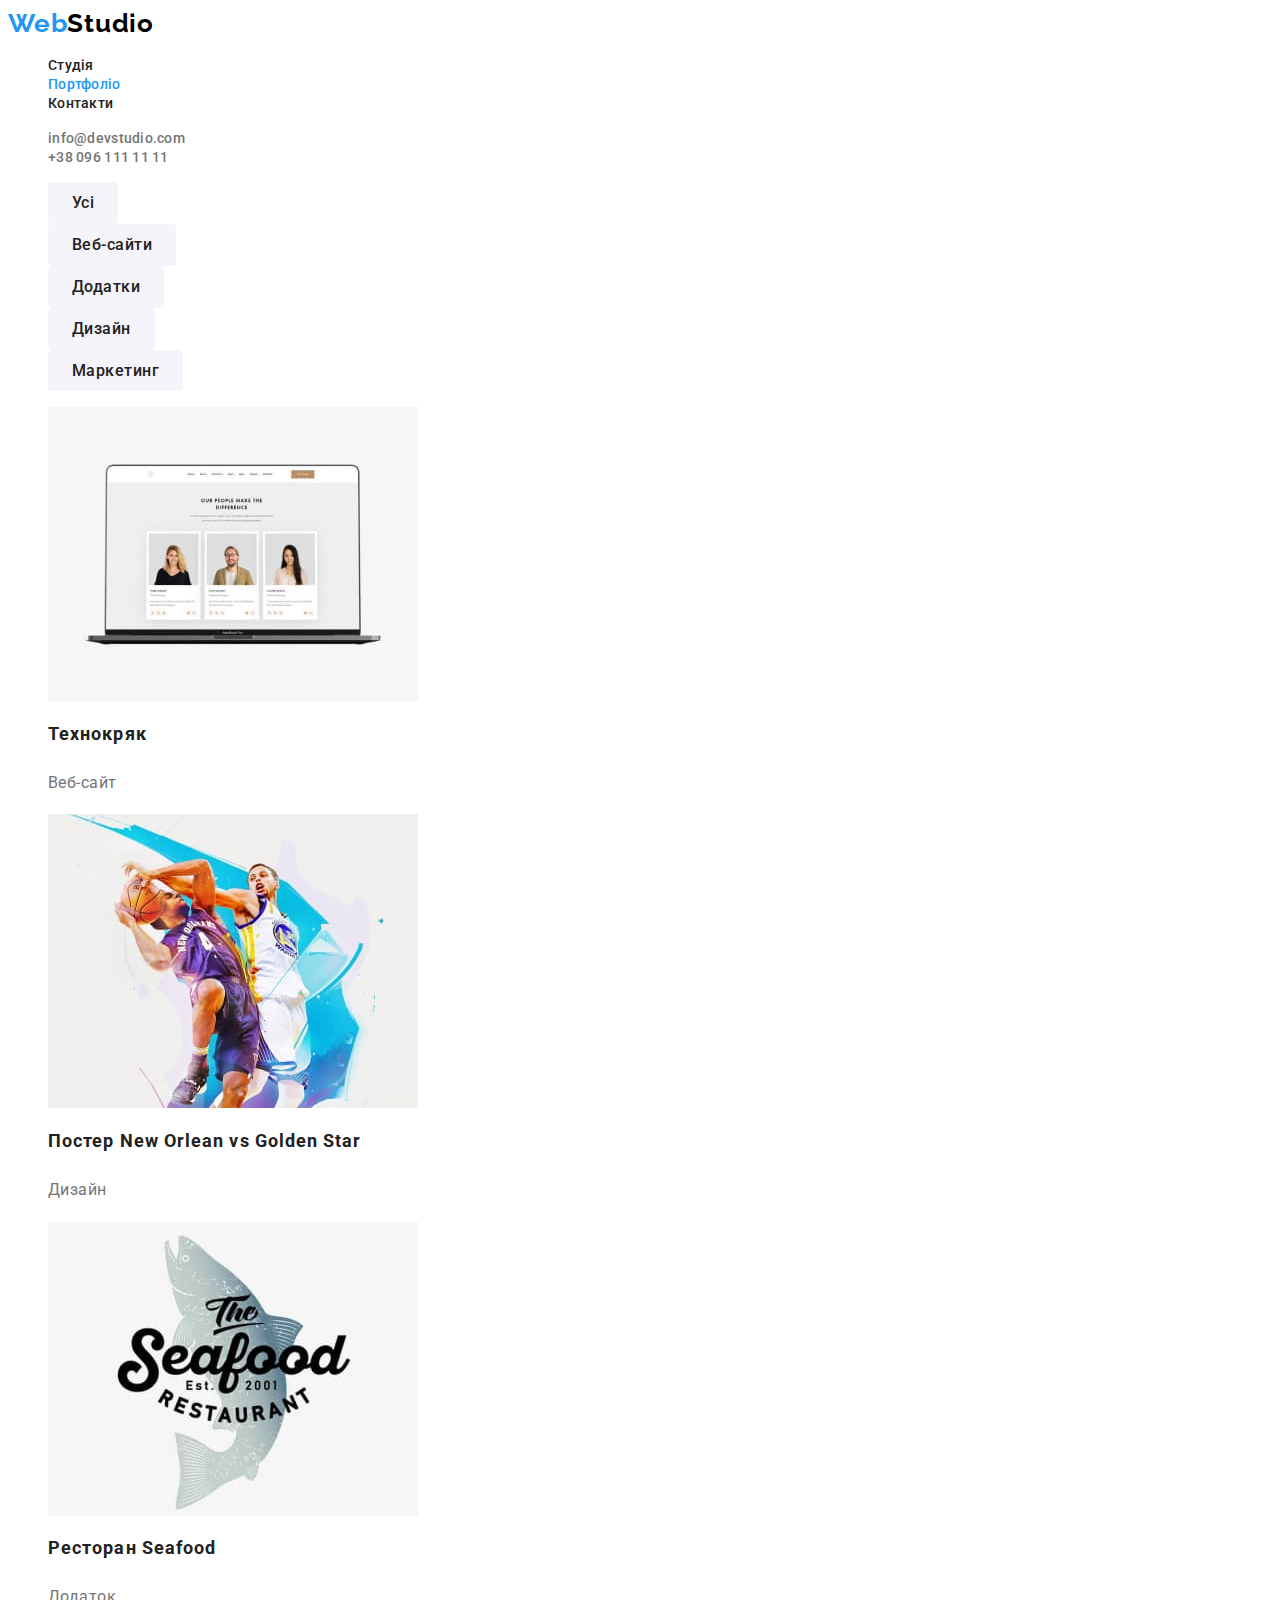
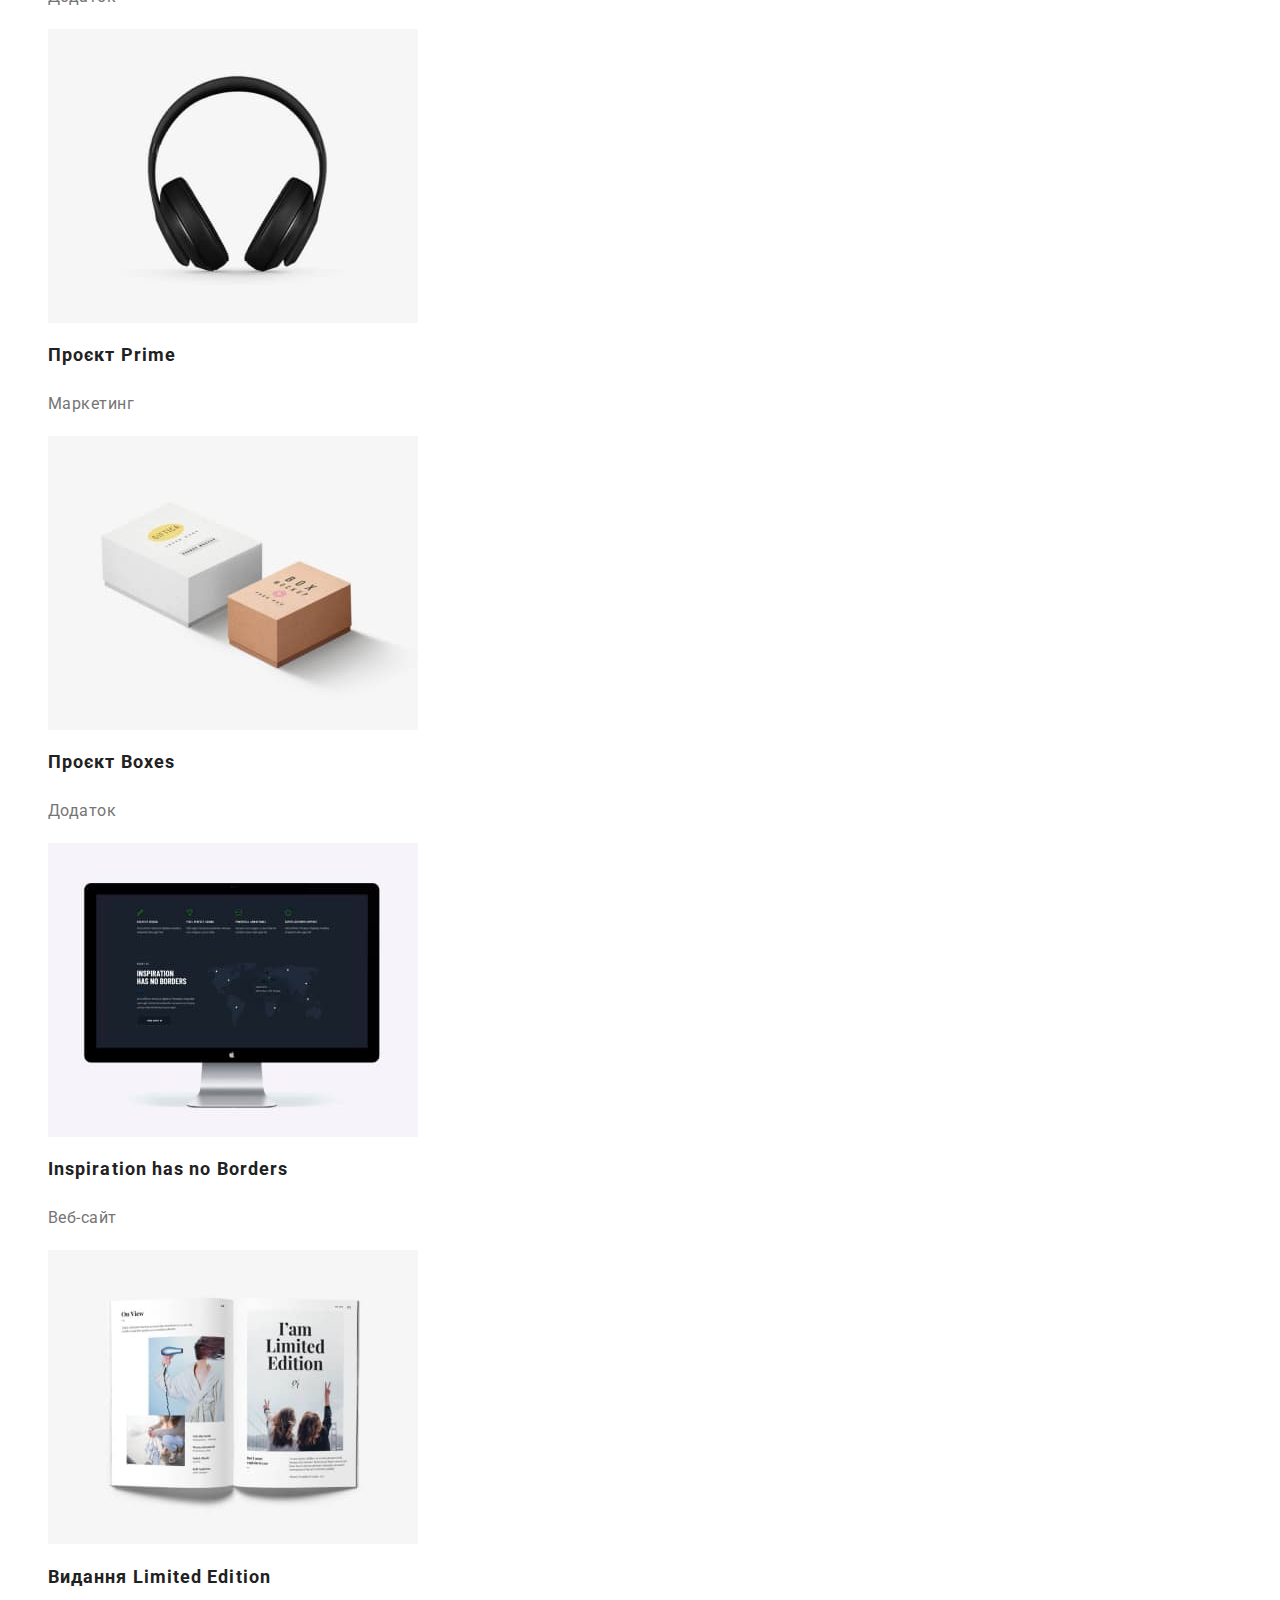
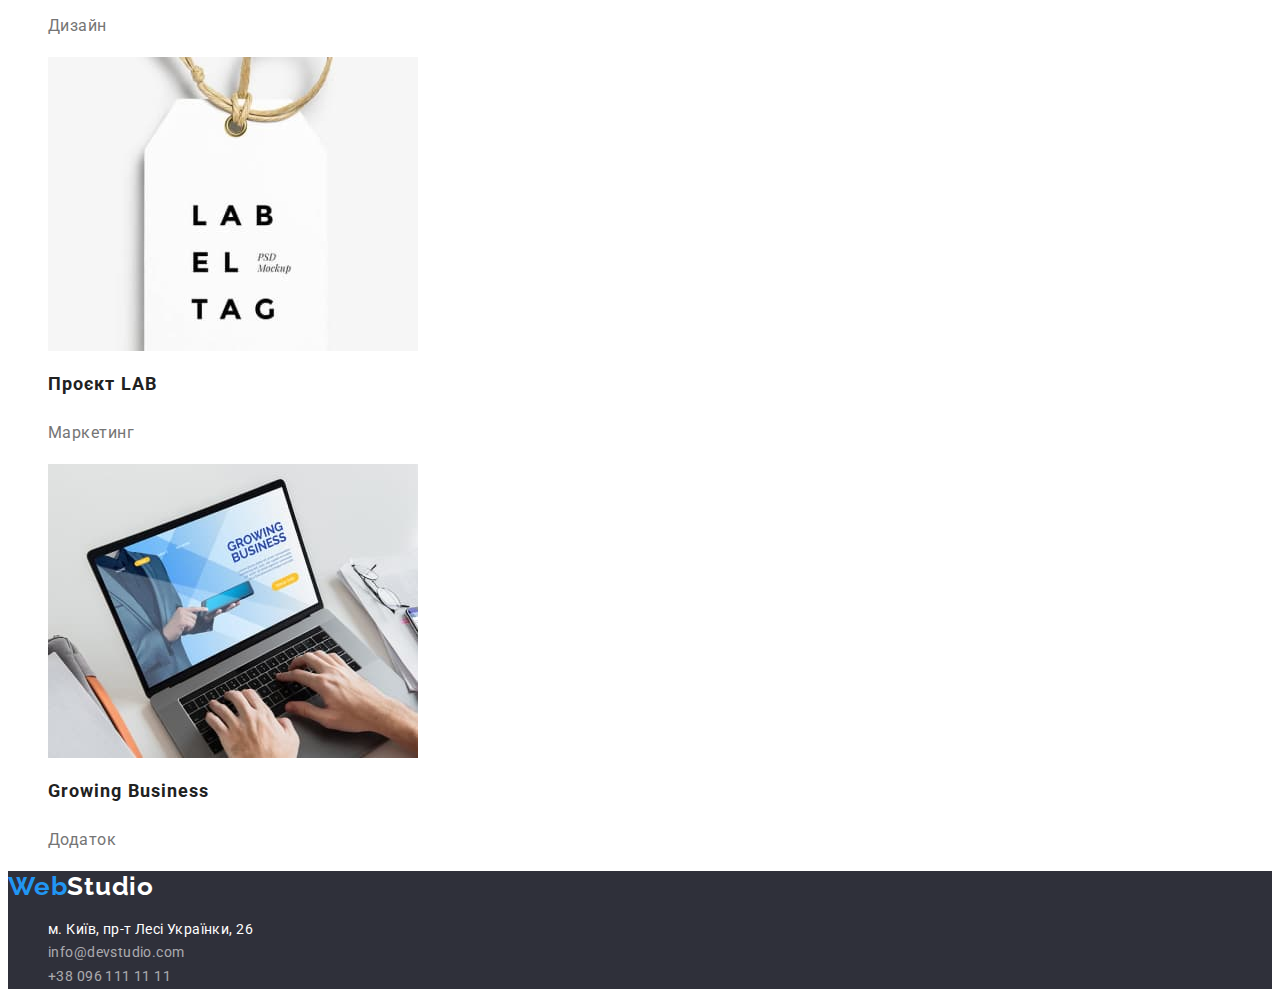
==== portfolio.html @ 2947c77c "Initial commit" ====
<!DOCTYPE html>
<html lang="uk">
  <head>
    <meta charset="UTF-8" />
    <meta http-equiv="X-UA-Compatible" content="IE=edge" />
    <meta name="viewport" content="width=device-width, initial-scale=1.0" />
    <title>Портфоліо</title>
    <!--    ///   подключение шрифтов   ///    -->
    <link rel="preconnect" href="https://fonts.googleapis.com" />
    <link rel="preconnect" href="https://fonts.gstatic.com" crossorigin />
    <link
      href="https://fonts.googleapis.com/css2?family=Raleway:wght@700&family=Roboto:wght@400;500;700;900&display=swap"
      rel="stylesheet"
    />
    <!-- ///   подключение файла стилей   /// -->
    <link rel="stylesheet" href="./css/styles.css" />
  </head>
  <body>
    <header class="header">
      <nav class="navigation">
        <a class="logo header-logo link" href="./index.html"
          ><span class="logo-span">Web</span>Studio</a
        >
        <ul class="menu list">
          <li class="menu-item">
            <a class="menu-link link link-hover" href="./index.html">Студія</a>
          </li>
          <li class="menu-item">
            <a class="menu-link link link-hover current" href="./portfolio.html">Портфоліо</a>
          </li>
          <li class="menu-item"><a class="menu-link link link-hover" href="">Контакти</a></li>
        </ul>
      </nav>
      <ul class="header-contact-list list">
        <li class="header-contact-item">
          <a
            class="mailto-link link link-hover header-contact-link"
            href="mailto:info@devstudio.com
"
            >info@devstudio.com
          </a>
        </li>
        <li>
          <a class="phone-number-link link link-hover header-contact-link" href="tel:+380961111111"
            >+38 096 111 11 11</a
          >
        </li>
      </ul>
    </header>
    <main>
      <section class="portfolio">
        <h1 class="visually-hidden">Портфоліо</h1>
        <ul class="portfolio-list-btn list">
          <li class="portfolio-item-btn">
            <button class="button portfolio-button button-activ" type="button">Усі</button>
          </li>
          <li class="portfolio-item-btn">
            <button class="button portfolio-button" type="button">Веб-сайти</button>
          </li>
          <li class="portfolio-item-btn">
            <button class="button portfolio-button" type="button">Додатки</button>
          </li>
          <li class="portfolio-item-btn">
            <button class="button portfolio-button" type="button">Дизайн</button>
          </li>
          <li class="portfolio-item-btn">
            <button class="button portfolio-button" type="button">Маркетинг</button>
          </li>
        </ul>

        <ul class="portfolio-list-clients list">
          <li class="portfolio-item-clients">
            <a class="portfolio-item-clients-link link" href="">
              <img
                class="portfolio-item-clients-img"
                src="./images/portfolio_tehnokriyk.jpg"
                alt="Відкритий ноутбук з сайтом на екрані"
                width="370"
                height="294"
              />
              <h2 class="portfolio-item-clients-title">Технокряк</h2>
              <p class="portfolio-item-clients-text">Веб-сайт</p>
            </a>
          </li>

          <li class="portfolio-item-clients">
            <a class="portfolio-item-clients-link link" href="">
              <img
                class="portfolio-item-clients-img"
                src="./images/portfolio_poster.jpg"
                alt="Елемент дизайнерської роботи з баскетболістами"
                width="370"
                height="294"
              />
              <h2 class="portfolio-item-clients-title">Постер New Orlean vs Golden Star</h2>
              <p class="portfolio-item-clients-text">Дизайн</p>
            </a>
          </li>

          <li class="portfolio-item-clients">
            <a class="portfolio-item-clients-link link" href="">
              <img
                class="portfolio-item-clients-img"
                src="./images/portfolio_seafood.jpg"
                alt="Логотип ресторану"
                width="370"
                height="294"
              />
              <h2 class="portfolio-item-clients-title">Ресторан Seafood</h2>
              <p class="portfolio-item-clients-text">Додаток</p>
            </a>
          </li>
          <li class="portfolio-item-clients">
            <a class="portfolio-item-clients-link link" href="">
              <img
                class="portfolio-item-clients-img"
                src="./images/portfolio_prime.jpg"
                alt="Чорні навушники на білому фоні"
                width="370"
                height="294"
              />
              <h2 class="portfolio-item-clients-title">Проєкт Prime</h2>
              <p class="portfolio-item-clients-text">Маркетинг</p>
            </a>
          </li>

          <li class="portfolio-item-clients">
            <a class="portfolio-item-clients-link link" href="">
              <img
                class="portfolio-item-clients-img"
                src="./images/portfolio_boxes.jpg"
                alt="Велика біла та маленька коробочка кирпичного кольору на білому фоні"
                width="370"
                height="294"
              />
              <h2 class="portfolio-item-clients-title">Проєкт Boxes</h2>
              <p class="portfolio-item-clients-text">Додаток</p>
            </a>
          </li>

          <li class="portfolio-item-clients">
            <a class="portfolio-item-clients-link link" href="">
              <img
                class="portfolio-item-clients-img"
                src="./images/portfolio_borders.jpg"
                alt="Темний монітор на білому фоні"
                width="370"
                height="294"
              />
              <h2 class="portfolio-item-clients-title">Inspiration has no Borders</h2>
              <p class="portfolio-item-clients-text">Веб-сайт</p>
            </a>
          </li>

          <li class="portfolio-item-clients">
            <a class="portfolio-item-clients-link link" href="">
              <img
                class="portfolio-item-clients-img"
                src="./images/portfolio_limited_edition.jpg"
                alt="Відкрита книга"
                width="370"
                height="294"
              />
              <h2 class="portfolio-item-clients-title">Видання Limited Edition</h2>
              <p class="portfolio-item-clients-text">Дизайн</p>
            </a>
          </li>

          <li class="portfolio-item-clients">
            <a class="portfolio-item-clients-link link" href="">
              <img
                class="portfolio-item-clients-img"
                src="./images/portfolio_lab.jpg"
                alt="Фірмовий знак проекту"
                width="370"
                height="294"
              />
              <h2 class="portfolio-item-clients-title">Проєкт LAB</h2>
              <p class="portfolio-item-clients-text">Маркетинг</p>
            </a>
          </li>
          <li class="portfolio-item-clients">
            <a class="portfolio-item-clients-link link" href="">
              <img
                class="portfolio-item-clients-img"
                src="./images/portfolio_growing_business.jpg"
                alt="Ноутбук на столі"
                width="370"
                height="294"
              />
              <h2 class="portfolio-item-clients-title">Growing Business</h2>
              <p class="portfolio-item-clients-text">Додаток</p>
            </a>
          </li>
        </ul>
      </section>
    </main>

    <footer class="footer">
      <a class="logo footer-logo link" href="./index.html"
        ><span class="logo-span">Web</span>Studio</a
      >

      <address class="address">
        <ul class="address-list list">
          <li class="address-item">
            <a
              class="address-link link-hover link"
              href="https://goo.gl/maps/Ke3SqtuffiF32a4DA"
              target="_blank"
              rel="noopener noreferrer nofollow"
              >м. Київ, пр-т Лесі Українки, 26</a
            >
          </li>
          <li class="address-list-item">
            <a class="mailto link link-hover footer-contact-link" href="mailto:info@devstudio.com"
              >info@devstudio.com
            </a>
          </li>
          <li class="address-list-item">
            <a class="phone-number link link-hover footer-contact-link" href="tel:+380961111111"
              >+38 096 111 11 11</a
            >
          </li>
        </ul>
      </address>
    </footer>
  </body>
</html>
---- css/styles.css ----
:root{
    /* палитра цветов */
    --primary-color: #212121;
    --secondary-color: #757575;
    --secondary-color-w: #FFFFFF;
    --logo-color:#000000;
    --additional-color: rgba(255, 255, 255, 0.6);
    --accent-color: #2196F3;
    --secondary-accent-color: #188CE8;

    /* фон */
    --primary-background-color: #ffffff;
    --secondary-background-color-lige: rgba(47, 48, 58, 0.4);
    --secondary-background-color-dark: #2F303A;
    --accent-background-color: #AFB1B8;
    --btn-background-color: #F5F4FA;
    /* текст */
    --primary-font-family: 'Roboto', sans-serif;
    --secondary-font-family: 'Raleway', sans-serif;
}
body {
    font-family: var(--primary-font-family);
    color: var(--primary-color);   
    background-color: var(--primary-background-color);
}

/* ///   сброс стилей   /// */

.link{
    text-decoration: none;
}
.list{
    list-style: none;
}
img{
    display: block;
}
.button {
    cursor: pointer;
}
/* //////////////////////////////////////////// */
/*    ///   скрываем заголовок   ///    */
.visually-hidden {
    position: absolute;
    white-space: nowrap;
    width: 1px;
    height: 1px;
    overflow: hidden;
    border: 0;
    padding: 0;
    clip: rect(0 0 0 0);
    clip-path: inset(50%);
    margin: -1px;
}
/* //////////////////////////////////////////// */
/* общие классы */
.transform {
    text-transform: uppercase;
}

.link-hover:hover,
.linc-hover:focus-within{
    color: var(--accent-color);
}
/* //////////////////////////////////////////// */
/*    ///   header   ///    */

/* logo */

.logo {
    font-family: 'Raleway', sans-serif;
    font-weight: 700;
    font-size: 26px;
    line-height: 1.19;
    letter-spacing: 0.03em;
    color: var(--logo-color);
}

.logo-span {
    color: var(--accent-color)
}

.footer-logo {
    color: var(--secondary-color-w);
}


/* nav */
.menu-link{
    font-weight: 500;
    font-size: 14px;
    line-height: 1.14;
    letter-spacing: 0.02em;
    color: var(--primary-color)  
}
/* header-contact */
.header-contact-link{
    color: var(--secondary-color);
    font-weight: 500;
    font-size: 14px;
    line-height: 1.14;
    letter-spacing: 0.02em;
}
/* //////////////////////////////////////////// */


/*    ///   hero   ///    */
.hero{
    background-color: var(--secondary-background-color-dark);
}
.hero-title{
    font-weight: 900;
    font-size: 44px;
    line-height: 1.36;    
    text-align: center;
    letter-spacing: 0.06em;    
    color: var(--secondary-color-w);


}
/* button */
.button {
    font-family: inherit;
    cursor: pointer;
    font-size: 16px;
}
.button-primary{    
    font-weight: 700;   
    line-height: 1.88;        
    letter-spacing: 0.06em;   
    color: var(--secondary-color-w);
    background: var(--accent-color);
    box-shadow: 0px 4px 4px rgba(0, 0, 0, 0.15);
    border-radius: 4px;
}
.portfolio-button{
    font-weight: 500;
    line-height: 1.62;
    letter-spacing: 0.03em;
    padding: 6px 22px;   
    border-radius: 4px;
    color: var(--primary-color);
    background-color: var(--btn-background-color);
    border-color: transparent;
}
/* =========== */
.button-activ:active {
    color: var(--accent-color);
}
.button-primary:hover,
.button-primary:focus{
    background: var(--secondary-accent-color);
   


}
.portfolio-button:hover,
.portfolio-button:focus{
    color: var(--secondary-color-w);
    background: var(--accent-color);
    box-shadow: 0px 3px 1px rgba(0, 0, 0, 0.1), 
                0px 1px 2px rgba(0, 0, 0, 0.08), 
                0px 2px 2px rgba(0, 0, 0, 0.12);
}


/* ///////////////////////////////////////////// */

/*    ///   advantage   ///    */
.advantage-title{    
    font-size: 14px;
    line-height: 1.14;
    letter-spacing: 0.03em;
}
.advantage-text{
    font-size: 14px;
    line-height: 1.71;        
    letter-spacing: 0.03em;    
    color: var(--secondary-color);
}
/* ///////////////////////////////////////////// */

/*    ///   work   /// */
.work-title{   
    font-size: 36px;
    line-height: 1.17;
    text-align: center;
    letter-spacing: 0.03em;
}
/* ///////////////////////////////////////////// */

/*    ///   team   ///    */
.team{
    background-color: var(--btn-background-color);
}
.team-item{
    background-color: var(--primary-background-color);
}
       
.team-title{    
    font-size: 36px;
    line-height: 1.17;
    text-align: center;
    letter-spacing: 0.03em;

}
.team-item-title{    
    font-weight: 500;
    font-size: 16px;
    line-height: 1.19;    
    text-align: center;
    letter-spacing: 0.03em;

}
.team-item-text{
    font-size: 16px;
    line-height: 1.19;
    text-align: center;
    letter-spacing: 0.03em;    
    color: var(--secondary-color);
}
/* ///////////////////////////////////////////// */
/*    ///   footer   ///    */
.footer{
    background-color: var(--secondary-background-color-dark);
}
.address{
    font-style: normal;
}
.address-link{   
    font-size: 14px;
    line-height: 1.71;
    letter-spacing: 0.03em;    
    color: var(--secondary-color-w);
}
.footer-contact-link {
    
    font-size: 14px;
    line-height: 1.71;
    letter-spacing: 0.03em;
    color: var(--additional-color);
}
.current {
    color: var(--accent-color);
}
/* ///////////////////////////////////////////// */
/*    ///   portfolio   ///    */
.portfolio-item-clients-title{
    color: var(--primary-color);
    font-size: 18px;
    line-height: 2;        
    letter-spacing: 0.06em;
}
.portfolio-item-clients-text{
    line-height: 1.88;
    letter-spacing: 0.03em;
    color: var(--secondary-color);
}




/* ///////////////////////////////////////////// */
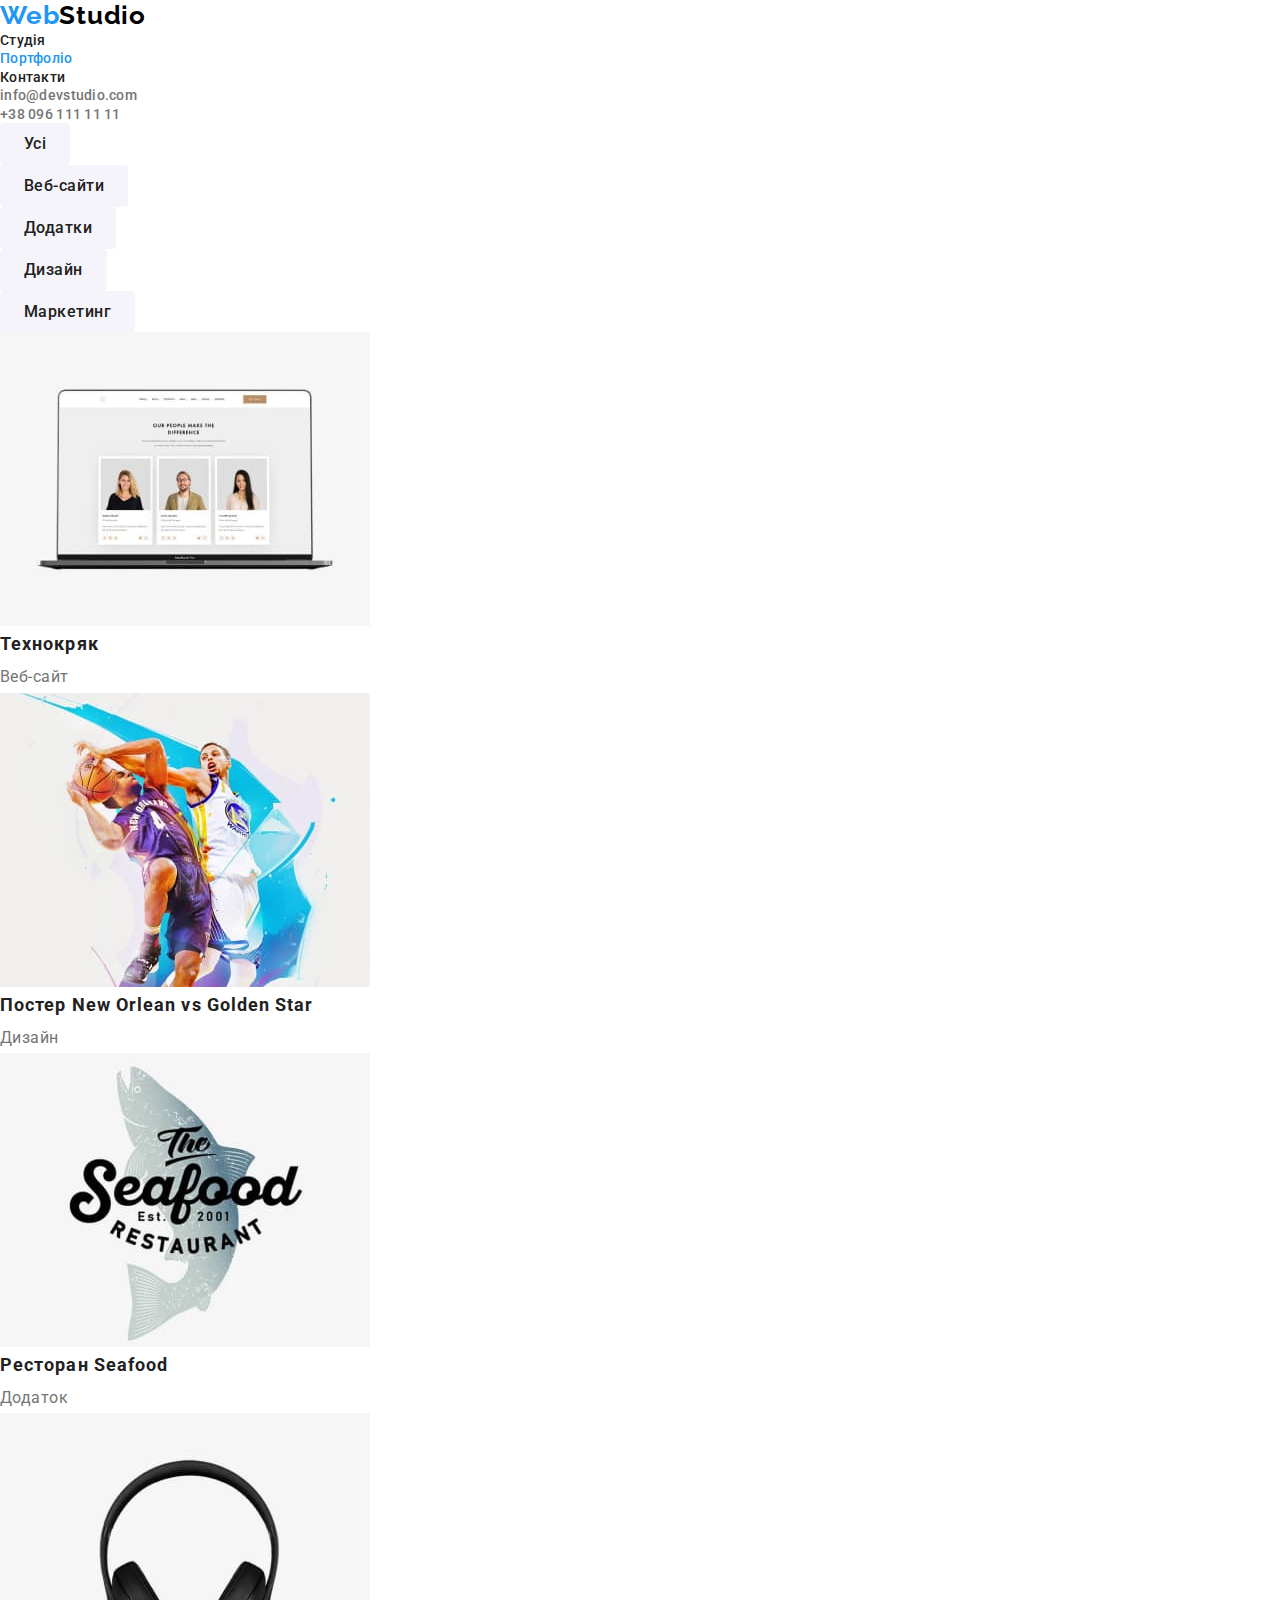
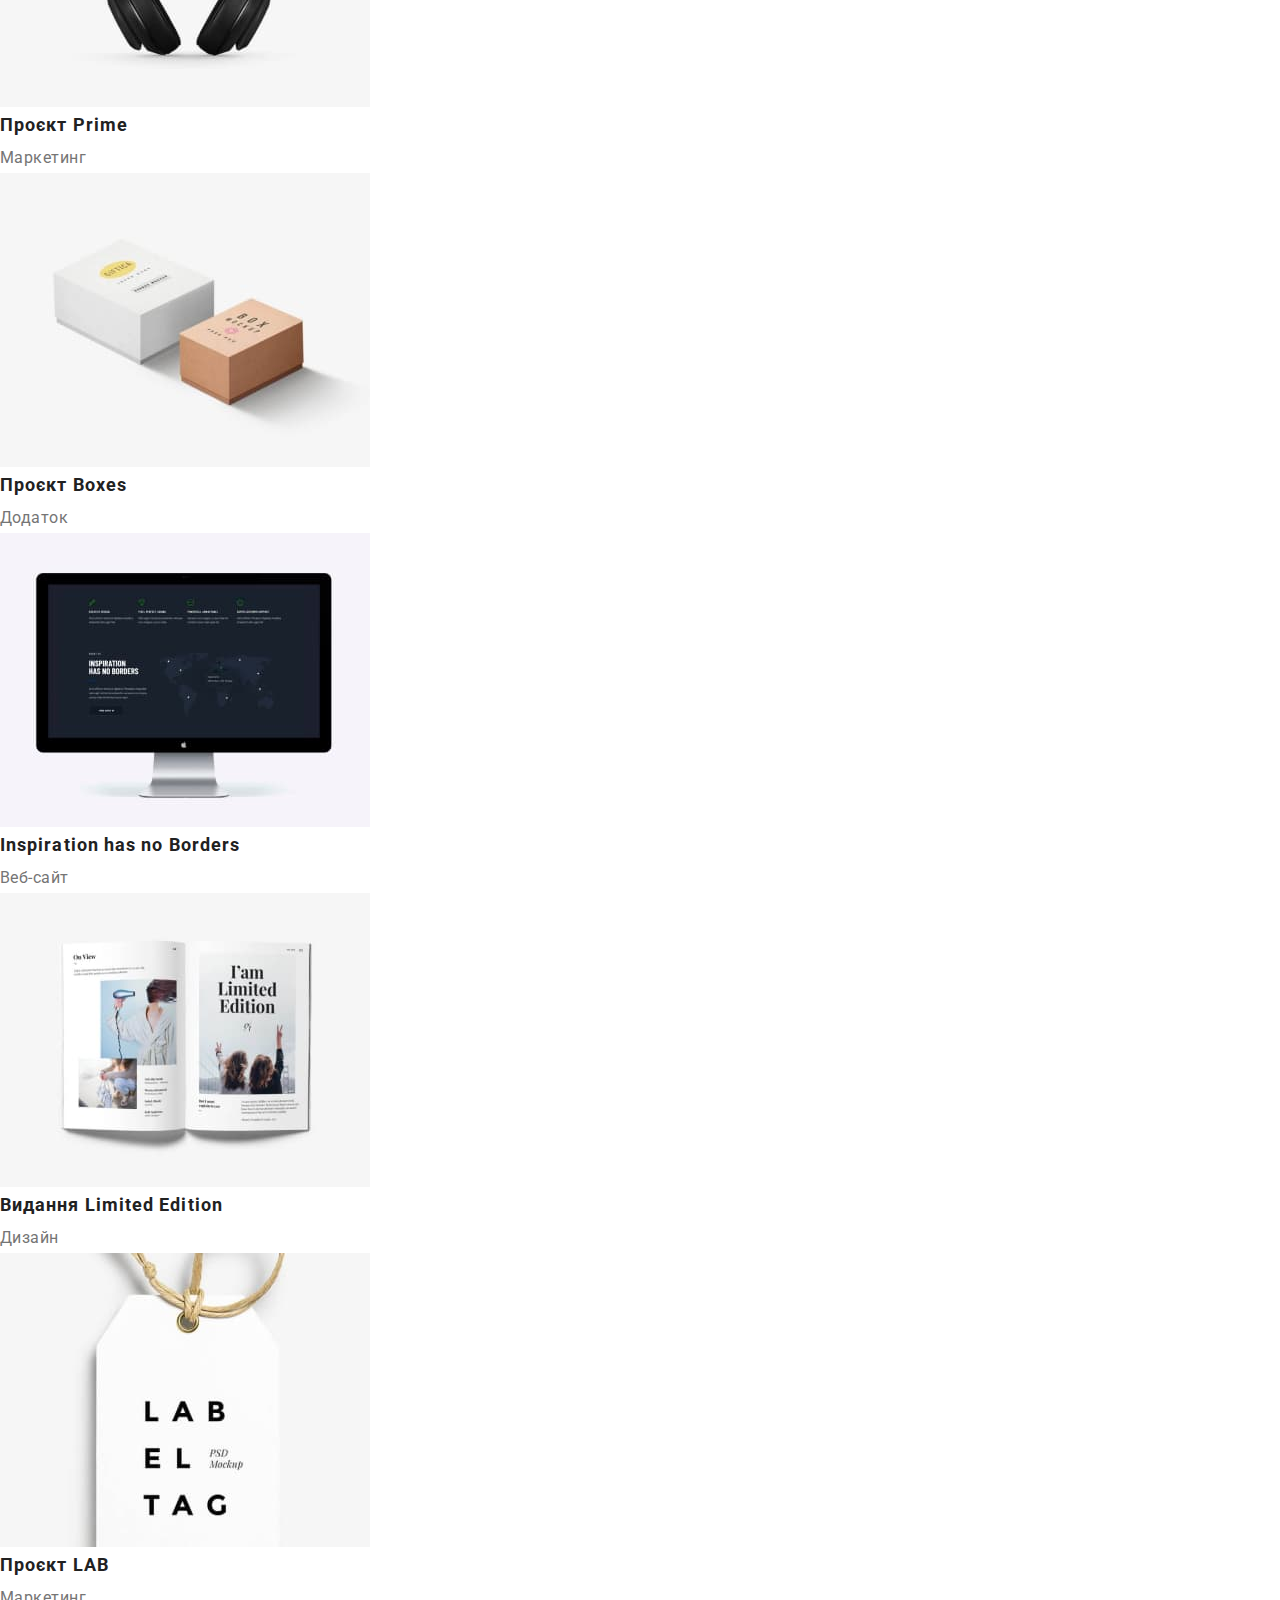
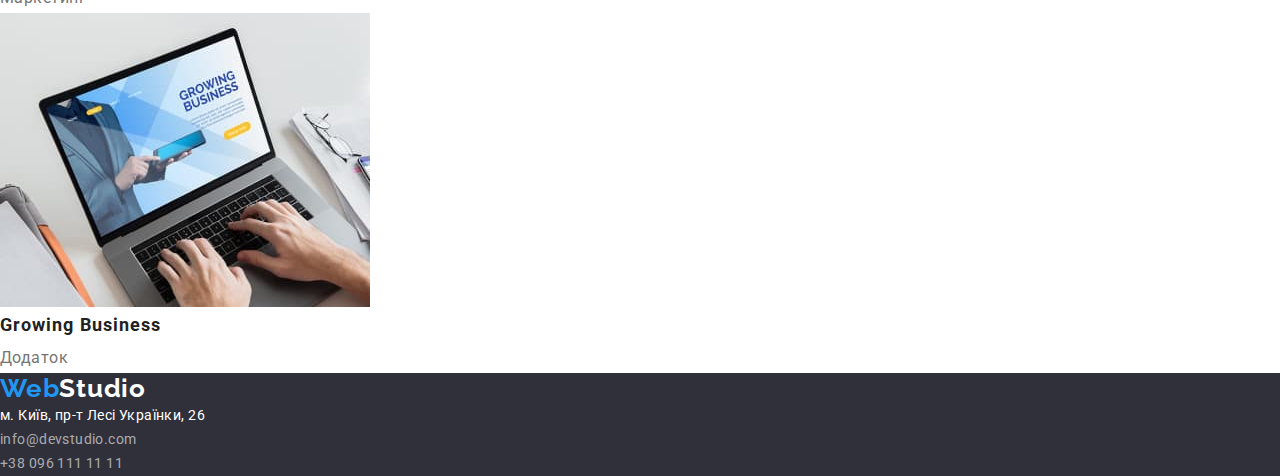
==== commit b1f1957f: "Добавляет нормалайз и сброс стилей" ====
--- a/portfolio.html
+++ b/portfolio.html
@@ -11,6 +11,11 @@
     <link
       href="https://fonts.googleapis.com/css2?family=Raleway:wght@700&family=Roboto:wght@400;500;700;900&display=swap"
       rel="stylesheet"
+    />
+    <!-- modern-normalize -->
+    <link
+      rel="stylesheet"
+      href="https://cdn.jsdelivr.net/npm/modern-normalize@1.1.0/modern-normalize.min.css"
     />
     <!-- ///   подключение файла стилей   /// -->
     <link rel="stylesheet" href="./css/styles.css" />
--- a/css/styles.css
+++ b/css/styles.css
@@ -25,6 +25,20 @@
 }
 
 /* ///   сброс стилей   /// */
+h1,
+h2,
+h3,
+p{
+    margin-top: 0;
+    margin-bottom: 0;
+    padding-left: 0;
+}
+ol,
+ul{
+    margin-top: 0;
+    margin-bottom: 0;
+    padding-left: 0;
+}
 
 .link{
     text-decoration: none;
@@ -37,6 +51,9 @@
 }
 .button {
     cursor: pointer;
+}
+address{
+    font-style: normal;
 }
 /* //////////////////////////////////////////// */
 /*    ///   скрываем заголовок   ///    */
@@ -104,6 +121,8 @@
 /* //////////////////////////////////////////// */
 
 
+
+
 /*    ///   hero   ///    */
 .hero{
     background-color: var(--secondary-background-color-dark);
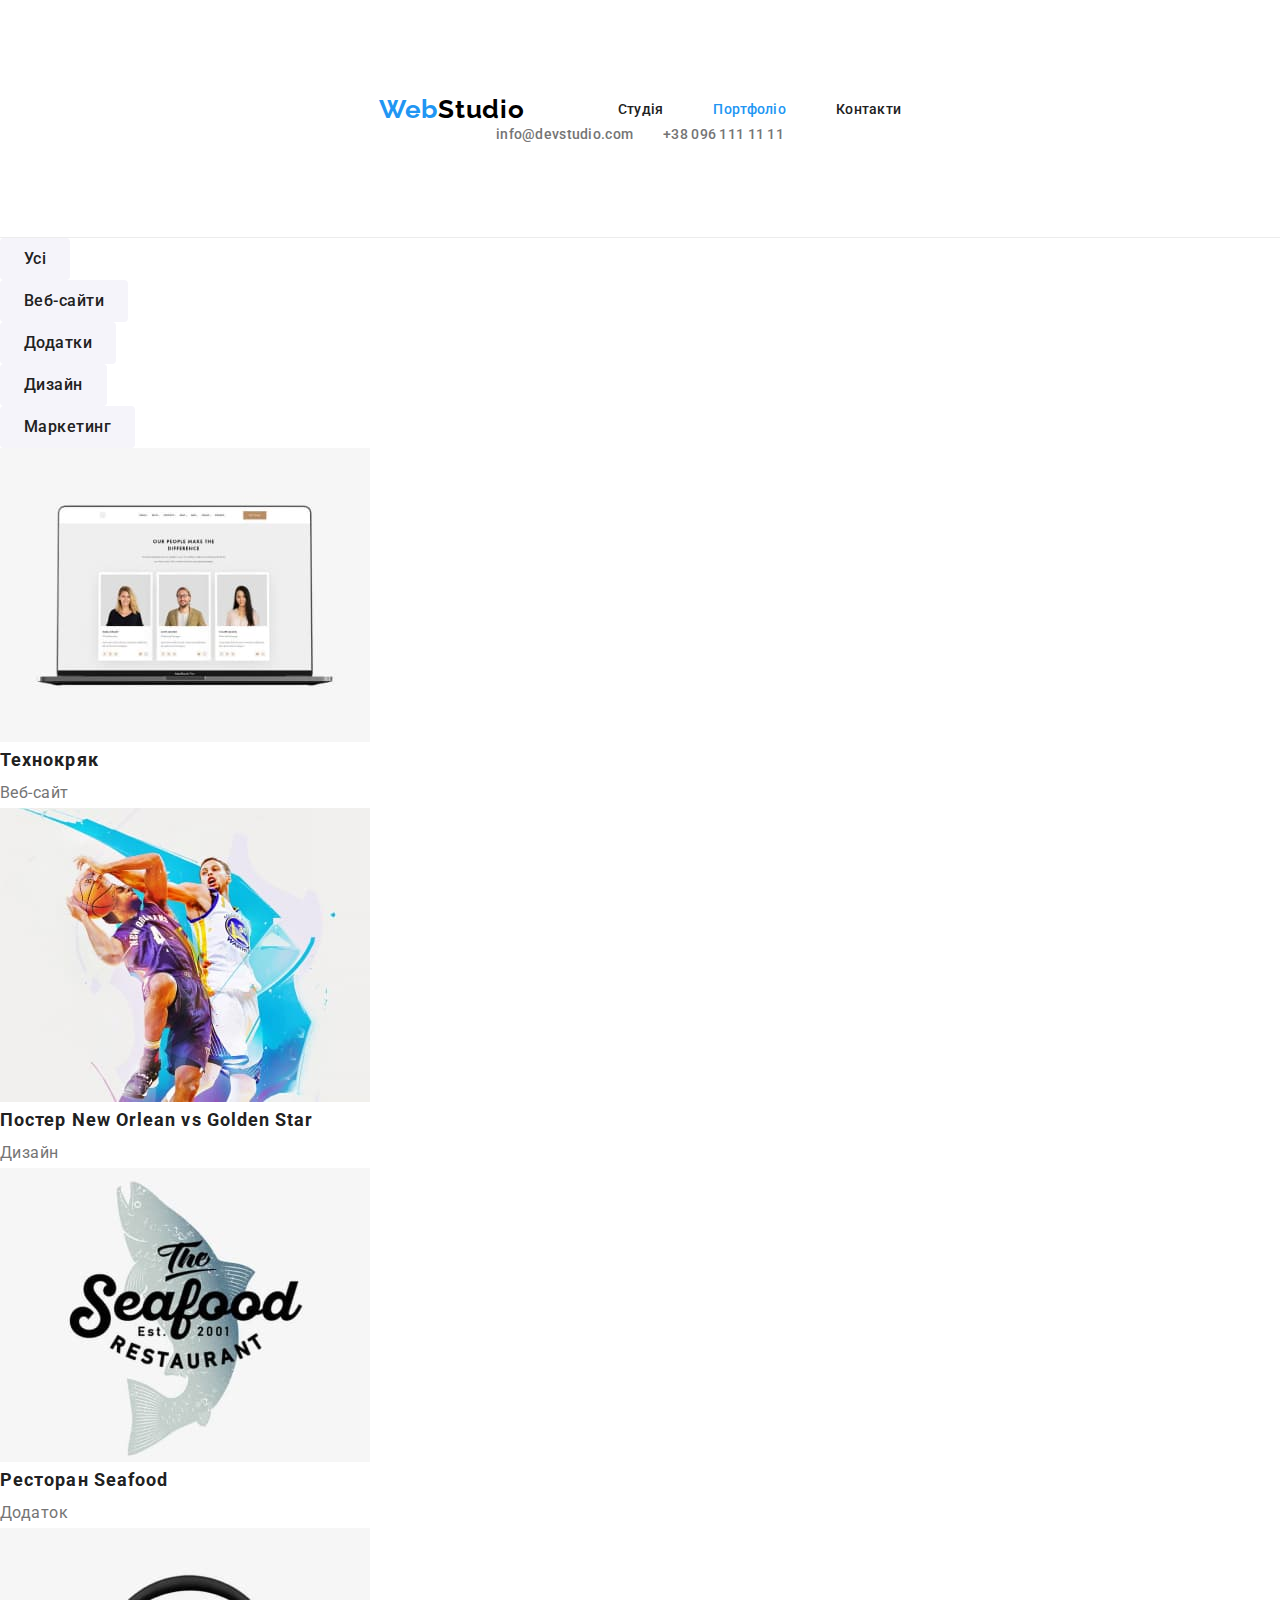
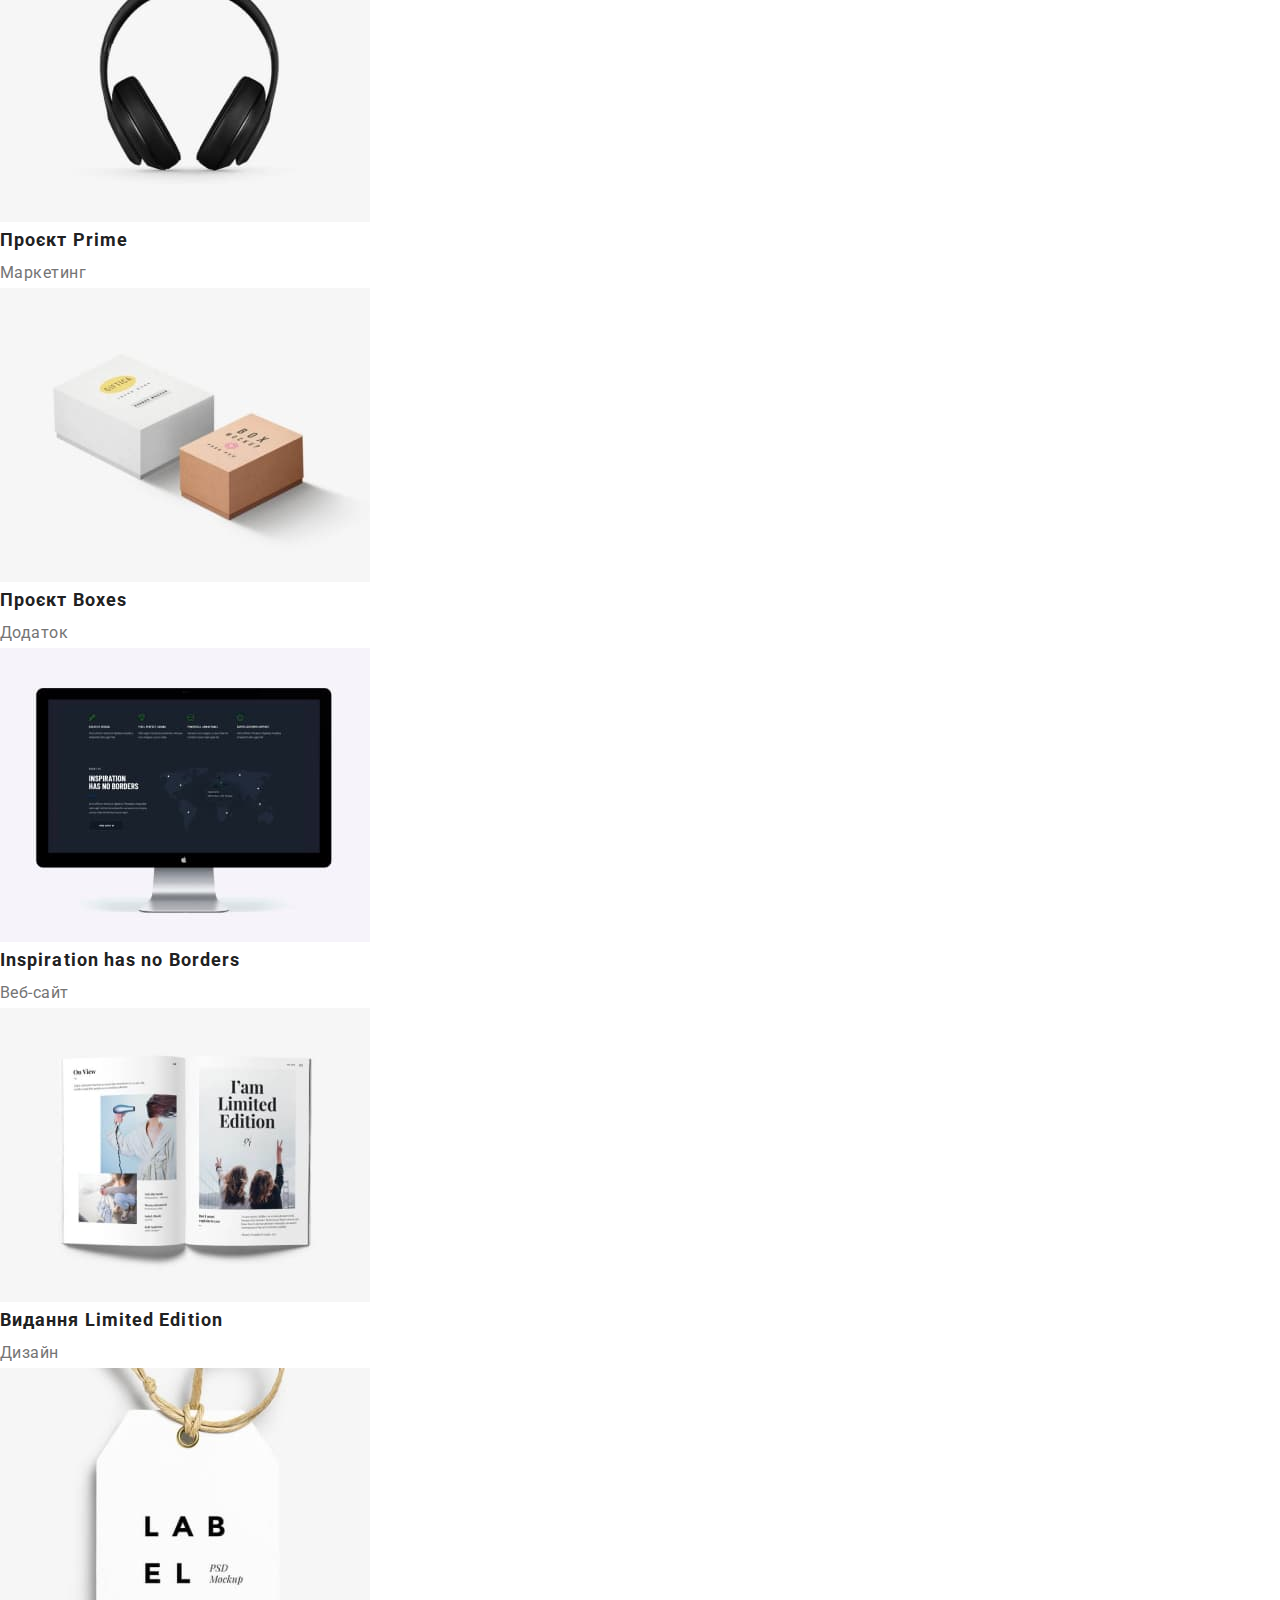
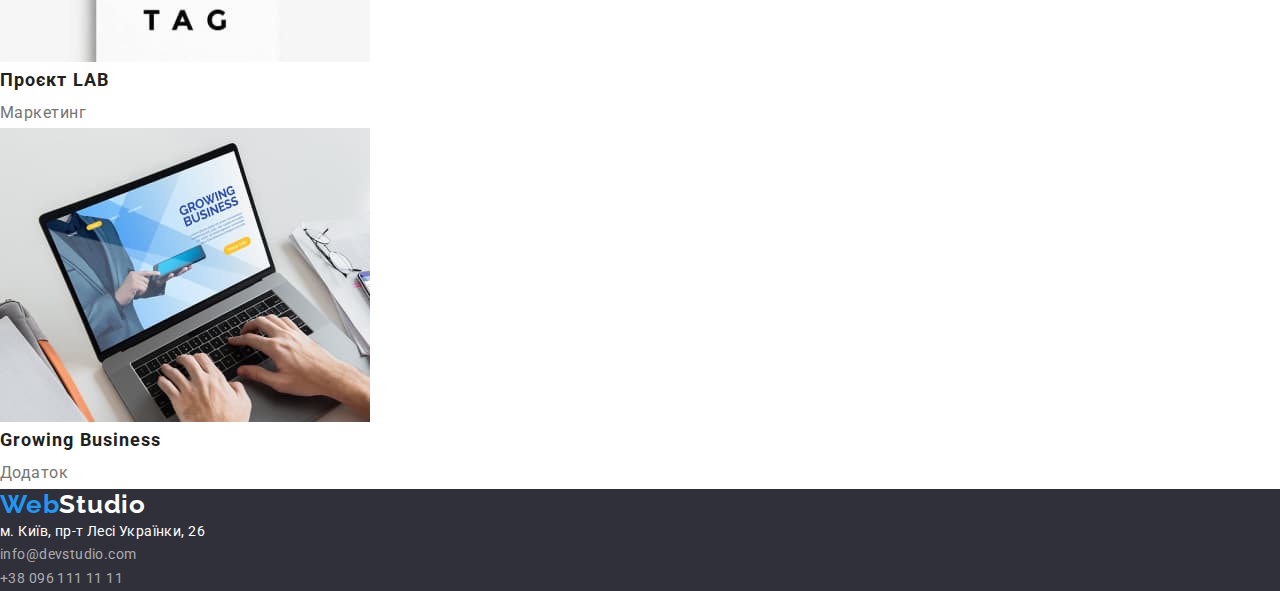
==== commit 9adf7bbd: "Добавляет главную страничку, кроме футера" ====
--- a/portfolio.html
+++ b/portfolio.html
@@ -22,13 +22,14 @@
   </head>
   <body>
     <header class="header">
-      <nav class="navigation">
+      <div class="container header-wrapper">
+         <nav class="navigation">
         <a class="logo header-logo link" href="./index.html"
           ><span class="logo-span">Web</span>Studio</a
         >
         <ul class="menu list">
           <li class="menu-item">
-            <a class="menu-link link link-hover" href="./index.html">Студія</a>
+            <a class="menu-link link link-hover " href="./index.html">Студія</a>
           </li>
           <li class="menu-item">
             <a class="menu-link link link-hover current" href="./portfolio.html">Портфоліо</a>
--- a/css/styles.css
+++ b/css/styles.css
@@ -71,19 +71,30 @@
 }
 /* //////////////////////////////////////////// */
 /* общие классы */
+.container{
+    width: 1200px;
+    padding:94px 15px;
+    margin-left: auto;
+    margin-right: auto;
+} 
+.title{
+    font-size: 36px;
+    line-height: 1.17;
+    text-align: center;
+    letter-spacing: 0.03em;
+    margin-bottom: 50px;
+    
+
+}
 .transform {
     text-transform: uppercase;
 }
-
 .link-hover:hover,
 .linc-hover:focus-within{
     color: var(--accent-color);
 }
 /* //////////////////////////////////////////// */
-/*    ///   header   ///    */
-
 /* logo */
-
 .logo {
     font-family: 'Raleway', sans-serif;
     font-weight: 700;
@@ -92,16 +103,40 @@
     letter-spacing: 0.03em;
     color: var(--logo-color);
 }
-
 .logo-span {
     color: var(--accent-color)
 }
-
 .footer-logo {
     color: var(--secondary-color-w);
 }
-
-
+/*====================   HEADER   ==================== */
+.header{
+    border-bottom: 1px solid #ECECEC;
+}
+.header-container {
+    display: flex;    
+    justify-content: space-between;
+    padding-top: 25px;
+    padding-bottom: 25px;    
+}
+.navigation {
+    display: flex;
+    justify-content: center;
+    align-items: center;
+}
+.menu {
+    display: flex;
+    column-gap: 50px;
+}
+.header-logo{
+    margin-right: 93px;
+}
+.header-contact-list{
+    display: flex;
+    justify-content: center;
+    align-items: center;
+    column-gap: 30px;
+}
 /* nav */
 .menu-link{
     font-weight: 500;
@@ -119,35 +154,41 @@
     letter-spacing: 0.02em;
 }
 /* //////////////////////////////////////////// */
-
-
-
-
 /*    ///   hero   ///    */
 .hero{
     background-color: var(--secondary-background-color-dark);
+}
+.hero-container{
+    display: flex;
+    flex-direction: column;
+    align-items: center;
+    row-gap: 30px;
 }
 .hero-title{
     font-weight: 900;
     font-size: 44px;
     line-height: 1.36;    
     text-align: center;
-    letter-spacing: 0.06em;    
-    color: var(--secondary-color-w);
-
-
+    letter-spacing: 0.06em; 
+    width: 696px; 
+    /* margin-right: auto;
+    margin-left: auto; */
+    color: var(--secondary-color-w);
 }
 /* button */
 .button {
     font-family: inherit;
     cursor: pointer;
     font-size: 16px;
-}
+}   
 .button-primary{    
     font-weight: 700;   
     line-height: 1.88;        
     letter-spacing: 0.06em;   
     color: var(--secondary-color-w);
+    padding: 10px 32px;
+    /* margin-right: auto;
+    margin-left: auto; */
     background: var(--accent-color);
     box-shadow: 0px 4px 4px rgba(0, 0, 0, 0.15);
     border-radius: 4px;
@@ -186,6 +227,13 @@
 /* ///////////////////////////////////////////// */
 
 /*    ///   advantage   ///    */
+.advantage-list{
+    display: flex;
+    justify-content: space-between;
+    column-gap: 30px;
+
+}
+
 .advantage-title{    
     font-size: 14px;
     line-height: 1.14;
@@ -198,30 +246,39 @@
     color: var(--secondary-color);
 }
 /* ///////////////////////////////////////////// */
-
 /*    ///   work   /// */
-.work-title{   
-    font-size: 36px;
-    line-height: 1.17;
-    text-align: center;
-    letter-spacing: 0.03em;
-}
+/* ///////////////////////////////////////////// */
+
+.work-container{
+    padding-top: 0;
+}
+.work-list{
+    display: flex;
+    justify-content: space-between;
+    column-gap: 30px;
+    
+}
+
 /* ///////////////////////////////////////////// */
 
 /*    ///   team   ///    */
 .team{
     background-color: var(--btn-background-color);
 }
-.team-item{
+  
+.team-list{
+    display: flex;
+    justify-content: space-between;
+    column-gap: 30px;    
+}
+.team-item {
     background-color: var(--primary-background-color);
-}
-       
-.team-title{    
-    font-size: 36px;
-    line-height: 1.17;
-    text-align: center;
-    letter-spacing: 0.03em;
-
+    padding-bottom: 30px;    
+    box-shadow: 0px 1px 3px rgba(0, 0, 0, 0.12), 0px 1px 1px rgba(0, 0, 0, 0.14), 0px 2px 1px rgba(0, 0, 0, 0.2);
+    border-radius: 0px 0px 4px 4px;
+}
+.team-img{
+    margin-bottom: 30px;
 }
 .team-item-title{    
     font-weight: 500;
@@ -229,6 +286,7 @@
     line-height: 1.19;    
     text-align: center;
     letter-spacing: 0.03em;
+    margin-bottom: 10px;
 
 }
 .team-item-text{
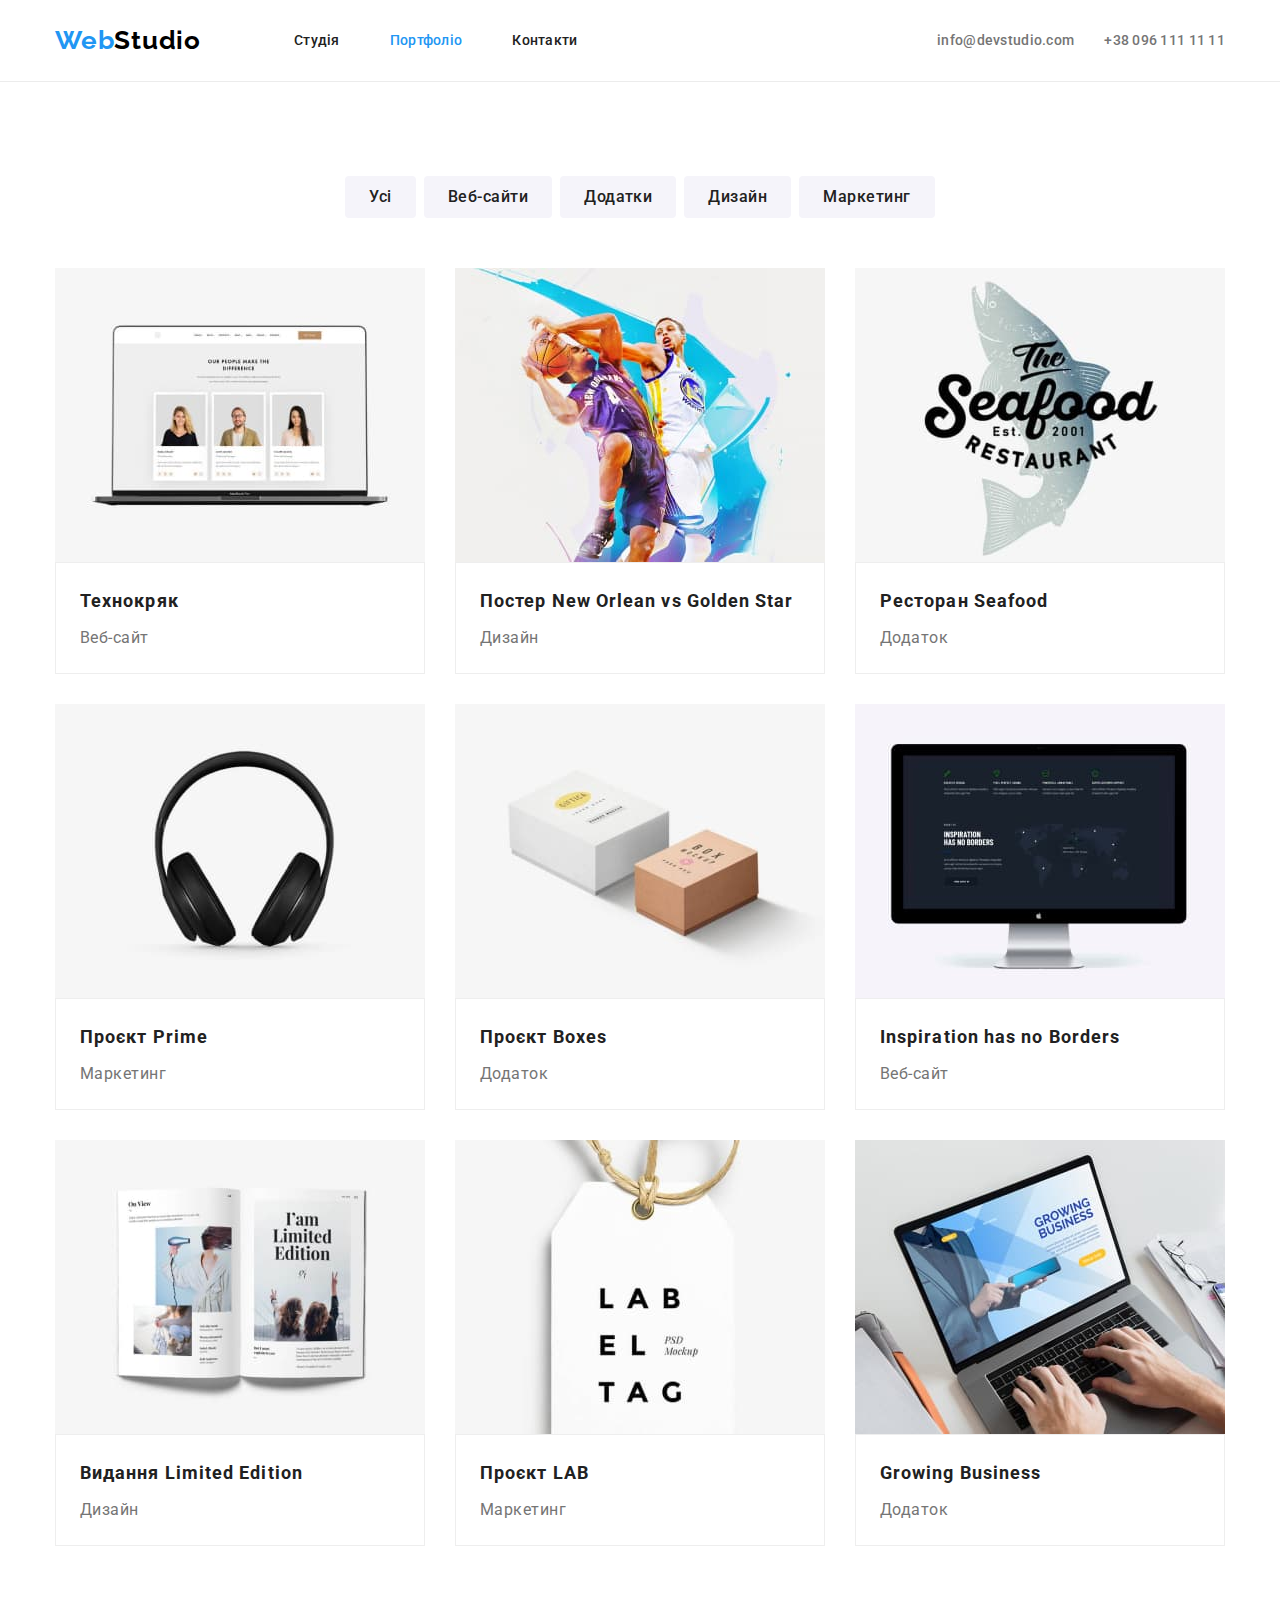
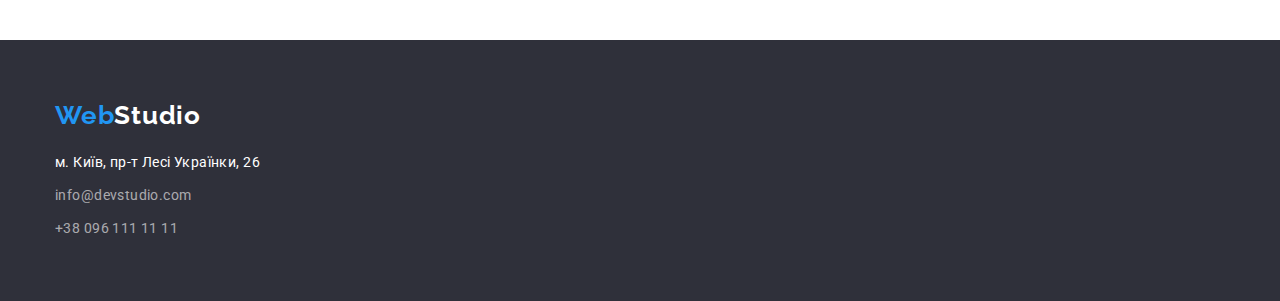
==== commit 42c84978: "Добавляет третье ДЗ" ====
--- a/portfolio.html
+++ b/portfolio.html
@@ -22,214 +22,249 @@
   </head>
   <body>
     <header class="header">
-      <div class="container header-wrapper">
-         <nav class="navigation">
-        <a class="logo header-logo link" href="./index.html"
-          ><span class="logo-span">Web</span>Studio</a
-        >
-        <ul class="menu list">
-          <li class="menu-item">
-            <a class="menu-link link link-hover " href="./index.html">Студія</a>
-          </li>
-          <li class="menu-item">
-            <a class="menu-link link link-hover current" href="./portfolio.html">Портфоліо</a>
-          </li>
-          <li class="menu-item"><a class="menu-link link link-hover" href="">Контакти</a></li>
-        </ul>
-      </nav>
-      <ul class="header-contact-list list">
-        <li class="header-contact-item">
-          <a
-            class="mailto-link link link-hover header-contact-link"
-            href="mailto:info@devstudio.com
+      <div class="container header-container">
+        <nav class="navigation">
+          <a class="logo header-logo link" href="./index.html"
+            ><span class="logo-span">Web</span>Studio</a
+          >
+          <ul class="menu list">
+            <li class="menu-item">
+              <a class="menu-link link link-hover" href="./index.html">Студія</a>
+            </li>
+            <li class="menu-item">
+              <a class="menu-link link link-hover current" href="./portfolio.html">Портфоліо</a>
+            </li>
+            <li class="menu-item"><a class="menu-link link link-hover" href="">Контакти</a></li>
+          </ul>
+        </nav>
+        <ul class="header-contact-list list">
+          <li class="header-contact-item">
+            <a
+              class="mailto-link link link-hover header-contact-link"
+              href="mailto:info@devstudio.com
 "
-            >info@devstudio.com
-          </a>
-        </li>
-        <li>
-          <a class="phone-number-link link link-hover header-contact-link" href="tel:+380961111111"
-            >+38 096 111 11 11</a
-          >
-        </li>
-      </ul>
-    </header>
-    <main>
-      <section class="portfolio">
-        <h1 class="visually-hidden">Портфоліо</h1>
-        <ul class="portfolio-list-btn list">
-          <li class="portfolio-item-btn">
-            <button class="button portfolio-button button-activ" type="button">Усі</button>
-          </li>
-          <li class="portfolio-item-btn">
-            <button class="button portfolio-button" type="button">Веб-сайти</button>
-          </li>
-          <li class="portfolio-item-btn">
-            <button class="button portfolio-button" type="button">Додатки</button>
-          </li>
-          <li class="portfolio-item-btn">
-            <button class="button portfolio-button" type="button">Дизайн</button>
-          </li>
-          <li class="portfolio-item-btn">
-            <button class="button portfolio-button" type="button">Маркетинг</button>
-          </li>
-        </ul>
-
-        <ul class="portfolio-list-clients list">
-          <li class="portfolio-item-clients">
-            <a class="portfolio-item-clients-link link" href="">
-              <img
-                class="portfolio-item-clients-img"
-                src="./images/portfolio_tehnokriyk.jpg"
-                alt="Відкритий ноутбук з сайтом на екрані"
-                width="370"
-                height="294"
-              />
-              <h2 class="portfolio-item-clients-title">Технокряк</h2>
-              <p class="portfolio-item-clients-text">Веб-сайт</p>
-            </a>
-          </li>
-
-          <li class="portfolio-item-clients">
-            <a class="portfolio-item-clients-link link" href="">
-              <img
-                class="portfolio-item-clients-img"
-                src="./images/portfolio_poster.jpg"
-                alt="Елемент дизайнерської роботи з баскетболістами"
-                width="370"
-                height="294"
-              />
-              <h2 class="portfolio-item-clients-title">Постер New Orlean vs Golden Star</h2>
-              <p class="portfolio-item-clients-text">Дизайн</p>
-            </a>
-          </li>
-
-          <li class="portfolio-item-clients">
-            <a class="portfolio-item-clients-link link" href="">
-              <img
-                class="portfolio-item-clients-img"
-                src="./images/portfolio_seafood.jpg"
-                alt="Логотип ресторану"
-                width="370"
-                height="294"
-              />
-              <h2 class="portfolio-item-clients-title">Ресторан Seafood</h2>
-              <p class="portfolio-item-clients-text">Додаток</p>
-            </a>
-          </li>
-          <li class="portfolio-item-clients">
-            <a class="portfolio-item-clients-link link" href="">
-              <img
-                class="portfolio-item-clients-img"
-                src="./images/portfolio_prime.jpg"
-                alt="Чорні навушники на білому фоні"
-                width="370"
-                height="294"
-              />
-              <h2 class="portfolio-item-clients-title">Проєкт Prime</h2>
-              <p class="portfolio-item-clients-text">Маркетинг</p>
-            </a>
-          </li>
-
-          <li class="portfolio-item-clients">
-            <a class="portfolio-item-clients-link link" href="">
-              <img
-                class="portfolio-item-clients-img"
-                src="./images/portfolio_boxes.jpg"
-                alt="Велика біла та маленька коробочка кирпичного кольору на білому фоні"
-                width="370"
-                height="294"
-              />
-              <h2 class="portfolio-item-clients-title">Проєкт Boxes</h2>
-              <p class="portfolio-item-clients-text">Додаток</p>
-            </a>
-          </li>
-
-          <li class="portfolio-item-clients">
-            <a class="portfolio-item-clients-link link" href="">
-              <img
-                class="portfolio-item-clients-img"
-                src="./images/portfolio_borders.jpg"
-                alt="Темний монітор на білому фоні"
-                width="370"
-                height="294"
-              />
-              <h2 class="portfolio-item-clients-title">Inspiration has no Borders</h2>
-              <p class="portfolio-item-clients-text">Веб-сайт</p>
-            </a>
-          </li>
-
-          <li class="portfolio-item-clients">
-            <a class="portfolio-item-clients-link link" href="">
-              <img
-                class="portfolio-item-clients-img"
-                src="./images/portfolio_limited_edition.jpg"
-                alt="Відкрита книга"
-                width="370"
-                height="294"
-              />
-              <h2 class="portfolio-item-clients-title">Видання Limited Edition</h2>
-              <p class="portfolio-item-clients-text">Дизайн</p>
-            </a>
-          </li>
-
-          <li class="portfolio-item-clients">
-            <a class="portfolio-item-clients-link link" href="">
-              <img
-                class="portfolio-item-clients-img"
-                src="./images/portfolio_lab.jpg"
-                alt="Фірмовий знак проекту"
-                width="370"
-                height="294"
-              />
-              <h2 class="portfolio-item-clients-title">Проєкт LAB</h2>
-              <p class="portfolio-item-clients-text">Маркетинг</p>
-            </a>
-          </li>
-          <li class="portfolio-item-clients">
-            <a class="portfolio-item-clients-link link" href="">
-              <img
-                class="portfolio-item-clients-img"
-                src="./images/portfolio_growing_business.jpg"
-                alt="Ноутбук на столі"
-                width="370"
-                height="294"
-              />
-              <h2 class="portfolio-item-clients-title">Growing Business</h2>
-              <p class="portfolio-item-clients-text">Додаток</p>
-            </a>
-          </li>
-        </ul>
-      </section>
-    </main>
-
-    <footer class="footer">
-      <a class="logo footer-logo link" href="./index.html"
-        ><span class="logo-span">Web</span>Studio</a
-      >
-
-      <address class="address">
-        <ul class="address-list list">
-          <li class="address-item">
-            <a
-              class="address-link link-hover link"
-              href="https://goo.gl/maps/Ke3SqtuffiF32a4DA"
-              target="_blank"
-              rel="noopener noreferrer nofollow"
-              >м. Київ, пр-т Лесі Українки, 26</a
-            >
-          </li>
-          <li class="address-list-item">
-            <a class="mailto link link-hover footer-contact-link" href="mailto:info@devstudio.com"
               >info@devstudio.com
             </a>
           </li>
-          <li class="address-list-item">
-            <a class="phone-number link link-hover footer-contact-link" href="tel:+380961111111"
+          <li>
+            <a
+              class="phone-number-link link link-hover header-contact-link"
+              href="tel:+380961111111"
               >+38 096 111 11 11</a
             >
           </li>
         </ul>
-      </address>
+      </div>
+    </header>
+
+    <main>
+      <section class="portfolio section">
+        <div class="container">
+          <h1 class="visually-hidden">Портфоліо</h1>
+          <ul class="portfolio-list-btn list">
+            <li class="portfolio-item-btn">
+              <button class="button portfolio-button button-activ" type="button">Усі</button>
+            </li>
+            <li class="portfolio-item-btn">
+              <button class="button portfolio-button" type="button">Веб-сайти</button>
+            </li>
+            <li class="portfolio-item-btn">
+              <button class="button portfolio-button" type="button">Додатки</button>
+            </li>
+            <li class="portfolio-item-btn">
+              <button class="button portfolio-button" type="button">Дизайн</button>
+            </li>
+            <li class="portfolio-item-btn">
+              <button class="button portfolio-button" type="button">Маркетинг</button>
+            </li>
+          </ul>
+
+          <ul class="portfolio-list-clients list">
+            <li class="portfolio-item-clients">
+              <a class="portfolio-item-clients-link link" href="">
+                <img
+                  class="portfolio-item-clients-img"
+                  src="./images/portfolio_tehnokriyk.jpg"
+                  alt="Відкритий ноутбук з сайтом на екрані"
+                  width="370"
+                  height="294"
+                />
+                <div class="portfolio-item-clients-wrapper">
+                  <h2 class="portfolio-item-clients-title">Технокряк</h2>
+                  <p class="portfolio-item-clients-text">Веб-сайт</p>
+                </div>
+              </a>
+            </li>
+
+            <li class="portfolio-item-clients">
+              <a class="portfolio-item-clients-link link" href="">
+                <img
+                  class="portfolio-item-clients-img"
+                  src="./images/portfolio_poster.jpg"
+                  alt="Елемент дизайнерської роботи з баскетболістами"
+                  width="370"
+                  height="294"
+                />
+                <div class="portfolio-item-clients-wrapper">
+                  <h2 class="portfolio-item-clients-title">Постер New Orlean vs Golden Star</h2>
+                  <p class="portfolio-item-clients-text">Дизайн</p>
+                </div>
+              </a>
+            </li>
+
+            <li class="portfolio-item-clients">
+              <a class="portfolio-item-clients-link link" href="">
+                <img
+                  class="portfolio-item-clients-img"
+                  src="./images/portfolio_seafood.jpg"
+                  alt="Логотип ресторану"
+                  width="370"
+                  height="294"
+                />
+
+                <div class="portfolio-item-clients-wrapper">
+                  <h2 class="portfolio-item-clients-title">Ресторан Seafood</h2>
+                  <p class="portfolio-item-clients-text">Додаток</p>
+                </div>
+              </a>
+            </li>
+
+            <li class="portfolio-item-clients">
+              <a class="portfolio-item-clients-link link" href="">
+                <img
+                  class="portfolio-item-clients-img"
+                  src="./images/portfolio_prime.jpg"
+                  alt="Чорні навушники на білому фоні"
+                  width="370"
+                  height="294"
+                />
+
+                <div class="portfolio-item-clients-wrapper">
+                  <h2 class="portfolio-item-clients-title">Проєкт Prime</h2>
+                  <p class="portfolio-item-clients-text">Маркетинг</p>
+                </div>
+              </a>
+            </li>
+
+            <li class="portfolio-item-clients">
+              <a class="portfolio-item-clients-link link" href="">
+                <img
+                  class="portfolio-item-clients-img"
+                  src="./images/portfolio_boxes.jpg"
+                  alt="Велика біла та маленька коробочка кирпичного кольору на білому фоні"
+                  width="370"
+                  height="294"
+                />
+
+                <div class="portfolio-item-clients-wrapper">
+                  <h2 class="portfolio-item-clients-title">Проєкт Boxes</h2>
+                  <p class="portfolio-item-clients-text">Додаток</p>
+                </div>
+              </a>
+            </li>
+
+            <li class="portfolio-item-clients">
+              <a class="portfolio-item-clients-link link" href="">
+                <img
+                  class="portfolio-item-clients-img"
+                  src="./images/portfolio_borders.jpg"
+                  alt="Темний монітор на білому фоні"
+                  width="370"
+                  height="294"
+                />
+
+                <div class="portfolio-item-clients-wrapper">
+                  <h2 class="portfolio-item-clients-title">Inspiration has no Borders</h2>
+                  <p class="portfolio-item-clients-text">Веб-сайт</p>
+                </div>
+              </a>
+            </li>
+
+            <li class="portfolio-item-clients">
+              <a class="portfolio-item-clients-link link" href="">
+                <img
+                  class="portfolio-item-clients-img"
+                  src="./images/portfolio_limited_edition.jpg"
+                  alt="Відкрита книга"
+                  width="370"
+                  height="294"
+                />
+
+                <div class="portfolio-item-clients-wrapper">
+                  <h2 class="portfolio-item-clients-title">Видання Limited Edition</h2>
+                  <p class="portfolio-item-clients-text">Дизайн</p>
+                </div>
+              </a>
+            </li>
+
+            <li class="portfolio-item-clients">
+              <a class="portfolio-item-clients-link link" href="">
+                <img
+                  class="portfolio-item-clients-img"
+                  src="./images/portfolio_lab.jpg"
+                  alt="Фірмовий знак проекту"
+                  width="370"
+                  height="294"
+                />
+
+                <div class="portfolio-item-clients-wrapper">
+                  <h2 class="portfolio-item-clients-title">Проєкт LAB</h2>
+                  <p class="portfolio-item-clients-text">Маркетинг</p>
+                </div>
+              </a>
+            </li>
+
+            <li class="portfolio-item-clients">
+              <a class="portfolio-item-clients-link link" href="">
+                <img
+                  class="portfolio-item-clients-img"
+                  src="./images/portfolio_growing_business.jpg"
+                  alt="Ноутбук на столі"
+                  width="370"
+                  height="294"
+                />
+
+                <div class="portfolio-item-clients-wrapper">
+                  <h2 class="portfolio-item-clients-title">Growing Business</h2>
+                  <p class="portfolio-item-clients-text">Додаток</p>
+                </div>
+              </a>
+            </li>
+          </ul>
+        </div>
+      </section>
+    </main>
+
+    <footer class="footer">
+      <div class="container footer-container">
+        <a class="logo footer-logo link" href="./index.html"
+          ><span class="logo-span">Web</span>Studio</a
+        >
+
+        <address class="address">
+          <ul class="address-list list">
+            <li class="address-item">
+              <a
+                class="address-link link-hover link"
+                href="https://goo.gl/maps/Ke3SqtuffiF32a4DA"
+                target="_blank"
+                rel="noopener noreferrer nofollow"
+                >м. Київ, пр-т Лесі Українки, 26</a
+              >
+            </li>
+            <li class="address-list-item">
+              <a class="mailto link link-hover footer-contact-link" href="mailto:info@devstudio.com"
+                >info@devstudio.com
+              </a>
+            </li>
+            <li class="address-list-item">
+              <a class="phone-number link link-hover footer-contact-link" href="tel:+380961111111"
+                >+38 096 111 11 11</a
+              >
+            </li>
+          </ul>
+        </address>
+      </div>
     </footer>
   </body>
 </html>
--- a/css/styles.css
+++ b/css/styles.css
@@ -1,342 +1,381 @@
-:root{
-    /* палитра цветов */
-    --primary-color: #212121;
-    --secondary-color: #757575;
-    --secondary-color-w: #FFFFFF;
-    --logo-color:#000000;
-    --additional-color: rgba(255, 255, 255, 0.6);
-    --accent-color: #2196F3;
-    --secondary-accent-color: #188CE8;
-
-    /* фон */
-    --primary-background-color: #ffffff;
-    --secondary-background-color-lige: rgba(47, 48, 58, 0.4);
-    --secondary-background-color-dark: #2F303A;
-    --accent-background-color: #AFB1B8;
-    --btn-background-color: #F5F4FA;
-    /* текст */
-    --primary-font-family: 'Roboto', sans-serif;
-    --secondary-font-family: 'Raleway', sans-serif;
+:root {
+  /* палитра цветов */
+  --primary-color: #212121;
+  --secondary-color: #757575;
+  --secondary-color-w: #ffffff;
+  --logo-color: #000000;
+  --additional-color: rgba(255, 255, 255, 0.6);
+  --accent-color: #2196f3;
+  --secondary-accent-color: #188ce8;
+  /*  рамка */
+  --primary-border-color: #eeeeee;
+  --secondary-border-color: #ececec;
+
+  /* фон */
+  --primary-background-color: #ffffff;
+  --secondary-background-color-lige: rgba(47, 48, 58, 0.4);
+  --secondary-background-color-dark: #2f303a;
+  --accent-background-color: #afb1b8;
+  --btn-background-color: #f5f4fa;
+  /* текст */
+  --primary-font-family: 'Roboto', sans-serif;
+  --secondary-font-family: 'Raleway', sans-serif;
 }
 body {
-    font-family: var(--primary-font-family);
-    color: var(--primary-color);   
-    background-color: var(--primary-background-color);
+  font-family: var(--primary-font-family);
+  color: var(--primary-color);
+  background-color: var(--primary-background-color);
 }
 
 /* ///   сброс стилей   /// */
 h1,
 h2,
 h3,
-p{
-    margin-top: 0;
-    margin-bottom: 0;
-    padding-left: 0;
+p {
+  margin-top: 0;
+  margin-bottom: 0;
+  padding-left: 0;
 }
 ol,
-ul{
-    margin-top: 0;
-    margin-bottom: 0;
-    padding-left: 0;
-}
-
-.link{
-    text-decoration: none;
-}
-.list{
-    list-style: none;
-}
-img{
-    display: block;
+ul {
+  margin-top: 0;
+  margin-bottom: 0;
+  padding-left: 0;
+}
+
+.link {
+  text-decoration: none;
+}
+.list {
+  list-style: none;
+}
+img {
+  display: block;
 }
 .button {
-    cursor: pointer;
-}
-address{
-    font-style: normal;
+  cursor: pointer;
+}
+address {
+  font-style: normal;
 }
 /* //////////////////////////////////////////// */
 /*    ///   скрываем заголовок   ///    */
 .visually-hidden {
-    position: absolute;
-    white-space: nowrap;
-    width: 1px;
-    height: 1px;
-    overflow: hidden;
-    border: 0;
-    padding: 0;
-    clip: rect(0 0 0 0);
-    clip-path: inset(50%);
-    margin: -1px;
+  position: absolute;
+  white-space: nowrap;
+  width: 1px;
+  height: 1px;
+  overflow: hidden;
+  border: 0;
+  padding: 0;
+  clip: rect(0 0 0 0);
+  clip-path: inset(50%);
+  margin: -1px;
 }
 /* //////////////////////////////////////////// */
 /* общие классы */
-.container{
-    width: 1200px;
-    padding:94px 15px;
-    margin-left: auto;
-    margin-right: auto;
-} 
-.title{
-    font-size: 36px;
-    line-height: 1.17;
-    text-align: center;
-    letter-spacing: 0.03em;
-    margin-bottom: 50px;
-    
-
+.section{
+  padding-top: 94px;
+  padding-bottom: 94px;
+}
+.container {
+  width: 1200px;
+  padding-left: 15px;
+  padding-right: 15px;
+  margin-left: auto;
+  margin-right: auto;
+}
+.title {
+  font-size: 36px;
+  line-height: 1.17;
+  text-align: center;
+  letter-spacing: 0.03em;
+  margin-bottom: 50px;
 }
 .transform {
-    text-transform: uppercase;
+  text-transform: uppercase;
 }
 .link-hover:hover,
-.linc-hover:focus-within{
-    color: var(--accent-color);
+.linc-hover:focus-within {
+  color: var(--accent-color);
 }
 /* //////////////////////////////////////////// */
 /* logo */
 .logo {
-    font-family: 'Raleway', sans-serif;
-    font-weight: 700;
-    font-size: 26px;
-    line-height: 1.19;
-    letter-spacing: 0.03em;
-    color: var(--logo-color);
+  font-family: 'Raleway', sans-serif;
+  font-weight: 700;
+  font-size: 26px;
+  line-height: 1.19;
+  letter-spacing: 0.03em;
+  color: var(--logo-color);
 }
 .logo-span {
-    color: var(--accent-color)
+  color: var(--accent-color);
 }
 .footer-logo {
-    color: var(--secondary-color-w);
+  color: var(--secondary-color-w);
+  margin-bottom: 20px;
 }
 /*====================   HEADER   ==================== */
-.header{
-    border-bottom: 1px solid #ECECEC;
+.header {
+  border-bottom: 1px solid var(--secondary-border-color);
+  padding-top: 25px;
+  padding-bottom: 25px;  
 }
 .header-container {
-    display: flex;    
-    justify-content: space-between;
-    padding-top: 25px;
-    padding-bottom: 25px;    
+  display: flex;
+  justify-content: space-between;
+  
 }
 .navigation {
-    display: flex;
-    justify-content: center;
-    align-items: center;
+  display: flex;
+  justify-content: center;
+  align-items: center;
 }
 .menu {
-    display: flex;
-    column-gap: 50px;
-}
-.header-logo{
-    margin-right: 93px;
-}
-.header-contact-list{
-    display: flex;
-    justify-content: center;
-    align-items: center;
-    column-gap: 30px;
+  display: flex;
+  column-gap: 50px;
+}
+.header-logo {
+  margin-right: 93px;
+}
+.header-contact-list {
+  display: flex;
+  justify-content: center;
+  align-items: center;
+  column-gap: 30px;
 }
 /* nav */
-.menu-link{
-    font-weight: 500;
-    font-size: 14px;
-    line-height: 1.14;
-    letter-spacing: 0.02em;
-    color: var(--primary-color)  
+.menu-link {
+  font-weight: 500;
+  font-size: 14px;
+  line-height: 1.14;
+  letter-spacing: 0.02em;
+  color: var(--primary-color);
 }
 /* header-contact */
-.header-contact-link{
-    color: var(--secondary-color);
-    font-weight: 500;
-    font-size: 14px;
-    line-height: 1.14;
-    letter-spacing: 0.02em;
+.header-contact-link {
+  color: var(--secondary-color);
+  font-weight: 500;
+  font-size: 14px;
+  line-height: 1.14;
+  letter-spacing: 0.02em;
 }
 /* //////////////////////////////////////////// */
 /*    ///   hero   ///    */
-.hero{
-    background-color: var(--secondary-background-color-dark);
-}
-.hero-container{
-    display: flex;
-    flex-direction: column;
-    align-items: center;
-    row-gap: 30px;
-}
-.hero-title{
-    font-weight: 900;
-    font-size: 44px;
-    line-height: 1.36;    
-    text-align: center;
-    letter-spacing: 0.06em; 
-    width: 696px; 
-    /* margin-right: auto;
+.hero {
+  background-color: var(--secondary-background-color-dark);
+  padding-top: 200px;
+  padding-bottom: 200px;
+}
+.hero-container {
+  display: flex;
+  flex-direction: column;
+  align-items: center;
+  row-gap: 30px;
+}
+.hero-title {
+  font-weight: 900;
+  font-size: 44px;
+  line-height: 1.36;
+  text-align: center;
+  letter-spacing: 0.06em;
+  width: 696px;
+  /* margin-right: auto;
     margin-left: auto; */
-    color: var(--secondary-color-w);
+  color: var(--secondary-color-w);
 }
 /* button */
 .button {
-    font-family: inherit;
-    cursor: pointer;
-    font-size: 16px;
-}   
-.button-primary{    
-    font-weight: 700;   
-    line-height: 1.88;        
-    letter-spacing: 0.06em;   
-    color: var(--secondary-color-w);
-    padding: 10px 32px;
-    /* margin-right: auto;
+  font-family: inherit;
+  cursor: pointer;
+  font-size: 16px;
+}
+.button-primary {
+  font-weight: 700;
+  line-height: 1.88;
+  letter-spacing: 0.06em;
+  color: var(--secondary-color-w);
+  padding: 10px 32px;
+  /* margin-right: auto;
     margin-left: auto; */
-    background: var(--accent-color);
-    box-shadow: 0px 4px 4px rgba(0, 0, 0, 0.15);
-    border-radius: 4px;
-}
-.portfolio-button{
-    font-weight: 500;
-    line-height: 1.62;
-    letter-spacing: 0.03em;
-    padding: 6px 22px;   
-    border-radius: 4px;
-    color: var(--primary-color);
-    background-color: var(--btn-background-color);
-    border-color: transparent;
+  background: var(--accent-color);
+  box-shadow: 0px 4px 4px rgba(0, 0, 0, 0.15);
+  border-radius: 4px;
+}
+.portfolio-button {
+  font-weight: 500;
+  line-height: 1.62;
+  letter-spacing: 0.03em;
+  padding: 6px 22px;
+  border-radius: 4px;
+  color: var(--primary-color);
+  background-color: var(--btn-background-color);
+  border-color: transparent;
 }
 /* =========== */
 .button-activ:active {
-    color: var(--accent-color);
+  color: var(--accent-color);
 }
 .button-primary:hover,
-.button-primary:focus{
-    background: var(--secondary-accent-color);
-   
-
-
+.button-primary:focus {
+  background: var(--secondary-accent-color);
 }
 .portfolio-button:hover,
-.portfolio-button:focus{
-    color: var(--secondary-color-w);
-    background: var(--accent-color);
-    box-shadow: 0px 3px 1px rgba(0, 0, 0, 0.1), 
-                0px 1px 2px rgba(0, 0, 0, 0.08), 
-                0px 2px 2px rgba(0, 0, 0, 0.12);
-}
-
+.portfolio-button:focus {
+  color: var(--secondary-color-w);
+  background: var(--accent-color);
+  box-shadow: 0px 3px 1px rgba(0, 0, 0, 0.1), 0px 1px 2px rgba(0, 0, 0, 0.08),
+    0px 2px 2px rgba(0, 0, 0, 0.12);
+}
 
 /* ///////////////////////////////////////////// */
 
 /*    ///   advantage   ///    */
-.advantage-list{
-    display: flex;
-    justify-content: space-between;
-    column-gap: 30px;
-
-}
-
-.advantage-title{    
-    font-size: 14px;
-    line-height: 1.14;
-    letter-spacing: 0.03em;
-}
-.advantage-text{
-    font-size: 14px;
-    line-height: 1.71;        
-    letter-spacing: 0.03em;    
-    color: var(--secondary-color);
+.advantage-list {
+  display: flex;
+  justify-content: space-between;
+  column-gap: 30px;
+}
+ .advantage-item {
+  flex-basis: calc((100% - 90px) / 4);
+} 
+
+.advantage-title {
+  font-size: 14px;
+  line-height: 1.14;
+  letter-spacing: 0.03em;
+  margin-bottom: 10px;
+}
+.advantage-text {
+  font-size: 14px;
+  line-height: 1.71;
+  letter-spacing: 0.03em;
+  color: var(--secondary-color);
 }
 /* ///////////////////////////////////////////// */
 /*    ///   work   /// */
 /* ///////////////////////////////////////////// */
 
-.work-container{
-    padding-top: 0;
-}
-.work-list{
-    display: flex;
-    justify-content: space-between;
-    column-gap: 30px;
-    
+.work {
+  padding-top: 0;
+}
+.work-list {
+  display: flex;
+  justify-content: space-between;
+  column-gap: 30px;
+}
+.work-item{
+  flex-basis: calc((100% - 60px) / 3);
 }
 
 /* ///////////////////////////////////////////// */
 
 /*    ///   team   ///    */
-.team{
-    background-color: var(--btn-background-color);
-}
+.team {
+  background-color: var(--btn-background-color);
+}
+
+.team-list {
+  display: flex;
+  justify-content: space-between;
+  column-gap: 30px;
+}
+.team-item {
+  background-color: var(--primary-background-color);
+  padding-bottom: 30px;
+  box-shadow: 0px 1px 3px rgba(0, 0, 0, 0.12), 0px 1px 1px rgba(0, 0, 0, 0.14),
+    0px 2px 1px rgba(0, 0, 0, 0.2);
+  border-radius: 0px 0px 4px 4px;
+  flex-basis: calc((100% - 90px) / 4);
+
+}
+.team-img {
+  margin-bottom: 30px;
+}
+.team-item-title {
+  font-weight: 500;
+  font-size: 16px;
+  line-height: 1.19;
+  text-align: center;
+  letter-spacing: 0.03em;
+  margin-bottom: 10px;
+}
+.team-item-text {
+  font-size: 16px;
+  line-height: 1.19;
+  text-align: center;
+  letter-spacing: 0.03em;
+  color: var(--secondary-color);
+}
+/* ///////////////////////////////////////////// */
+/*    ///   footer   ///    */
+.footer {
+  background-color: var(--secondary-background-color-dark);
+  padding-top: 60px;
+  padding-bottom: 60px;
+}
+
+.address-list {
+  display: flex;
+  flex-direction: column;
+  row-gap: 9px;
+  font-style: normal;
+  margin-top: 20px;
+}
+
+.address-link {
+  font-size: 14px;
+  line-height: 1.71;
+  letter-spacing: 0.03em;
+  color: var(--secondary-color-w);
+}
+.footer-contact-link {
+  font-size: 14px;
+  line-height: 1.71;
+  letter-spacing: 0.03em;
+  color: var(--additional-color);
+}
+.current {
+  color: var(--accent-color);
+}
+/* ///////////////////////////////////////////// */
+/*    ///   portfolio   ///    */
+
+.portfolio-list-btn {
+  display: flex;
+  justify-content: center;
+  align-items: center;
+  column-gap: 8px;
+  margin-bottom: 50px;
+}
+.portfolio-list-clients {
+  display: flex;
+  flex-wrap: wrap;
+  column-gap: 30px;
+  row-gap: 30px;
   
-.team-list{
-    display: flex;
-    justify-content: space-between;
-    column-gap: 30px;    
-}
-.team-item {
-    background-color: var(--primary-background-color);
-    padding-bottom: 30px;    
-    box-shadow: 0px 1px 3px rgba(0, 0, 0, 0.12), 0px 1px 1px rgba(0, 0, 0, 0.14), 0px 2px 1px rgba(0, 0, 0, 0.2);
-    border-radius: 0px 0px 4px 4px;
-}
-.team-img{
-    margin-bottom: 30px;
-}
-.team-item-title{    
-    font-weight: 500;
-    font-size: 16px;
-    line-height: 1.19;    
-    text-align: center;
-    letter-spacing: 0.03em;
-    margin-bottom: 10px;
-
-}
-.team-item-text{
-    font-size: 16px;
-    line-height: 1.19;
-    text-align: center;
-    letter-spacing: 0.03em;    
-    color: var(--secondary-color);
-}
-/* ///////////////////////////////////////////// */
-/*    ///   footer   ///    */
-.footer{
-    background-color: var(--secondary-background-color-dark);
-}
-.address{
-    font-style: normal;
-}
-.address-link{   
-    font-size: 14px;
-    line-height: 1.71;
-    letter-spacing: 0.03em;    
-    color: var(--secondary-color-w);
-}
-.footer-contact-link {
-    
-    font-size: 14px;
-    line-height: 1.71;
-    letter-spacing: 0.03em;
-    color: var(--additional-color);
-}
-.current {
-    color: var(--accent-color);
-}
-/* ///////////////////////////////////////////// */
-/*    ///   portfolio   ///    */
-.portfolio-item-clients-title{
-    color: var(--primary-color);
-    font-size: 18px;
-    line-height: 2;        
-    letter-spacing: 0.06em;
-}
-.portfolio-item-clients-text{
-    line-height: 1.88;
-    letter-spacing: 0.03em;
-    color: var(--secondary-color);
-}
-
-
-
-
-/* ///////////////////////////////////////////// */
-
-
+}
+.portfolio-item-clients{
+  flex-basis: calc((100% - 60px) / 3);
+
+}
+
+.portfolio-item-clients-wrapper {
+  border: 1px solid var(--primary-border-color);
+  padding: 20px 24px;
+}
+.portfolio-item-clients-title {
+  font-size: 18px;
+  line-height: 2;
+  letter-spacing: 0.06em;
+  color: var(--primary-color);
+  margin-bottom: 4px;
+}
+.portfolio-item-clients-text {
+  line-height: 1.88;
+  letter-spacing: 0.03em;
+  color: var(--secondary-color);
+}
+
+/* ///////////////////////////////////////////// */
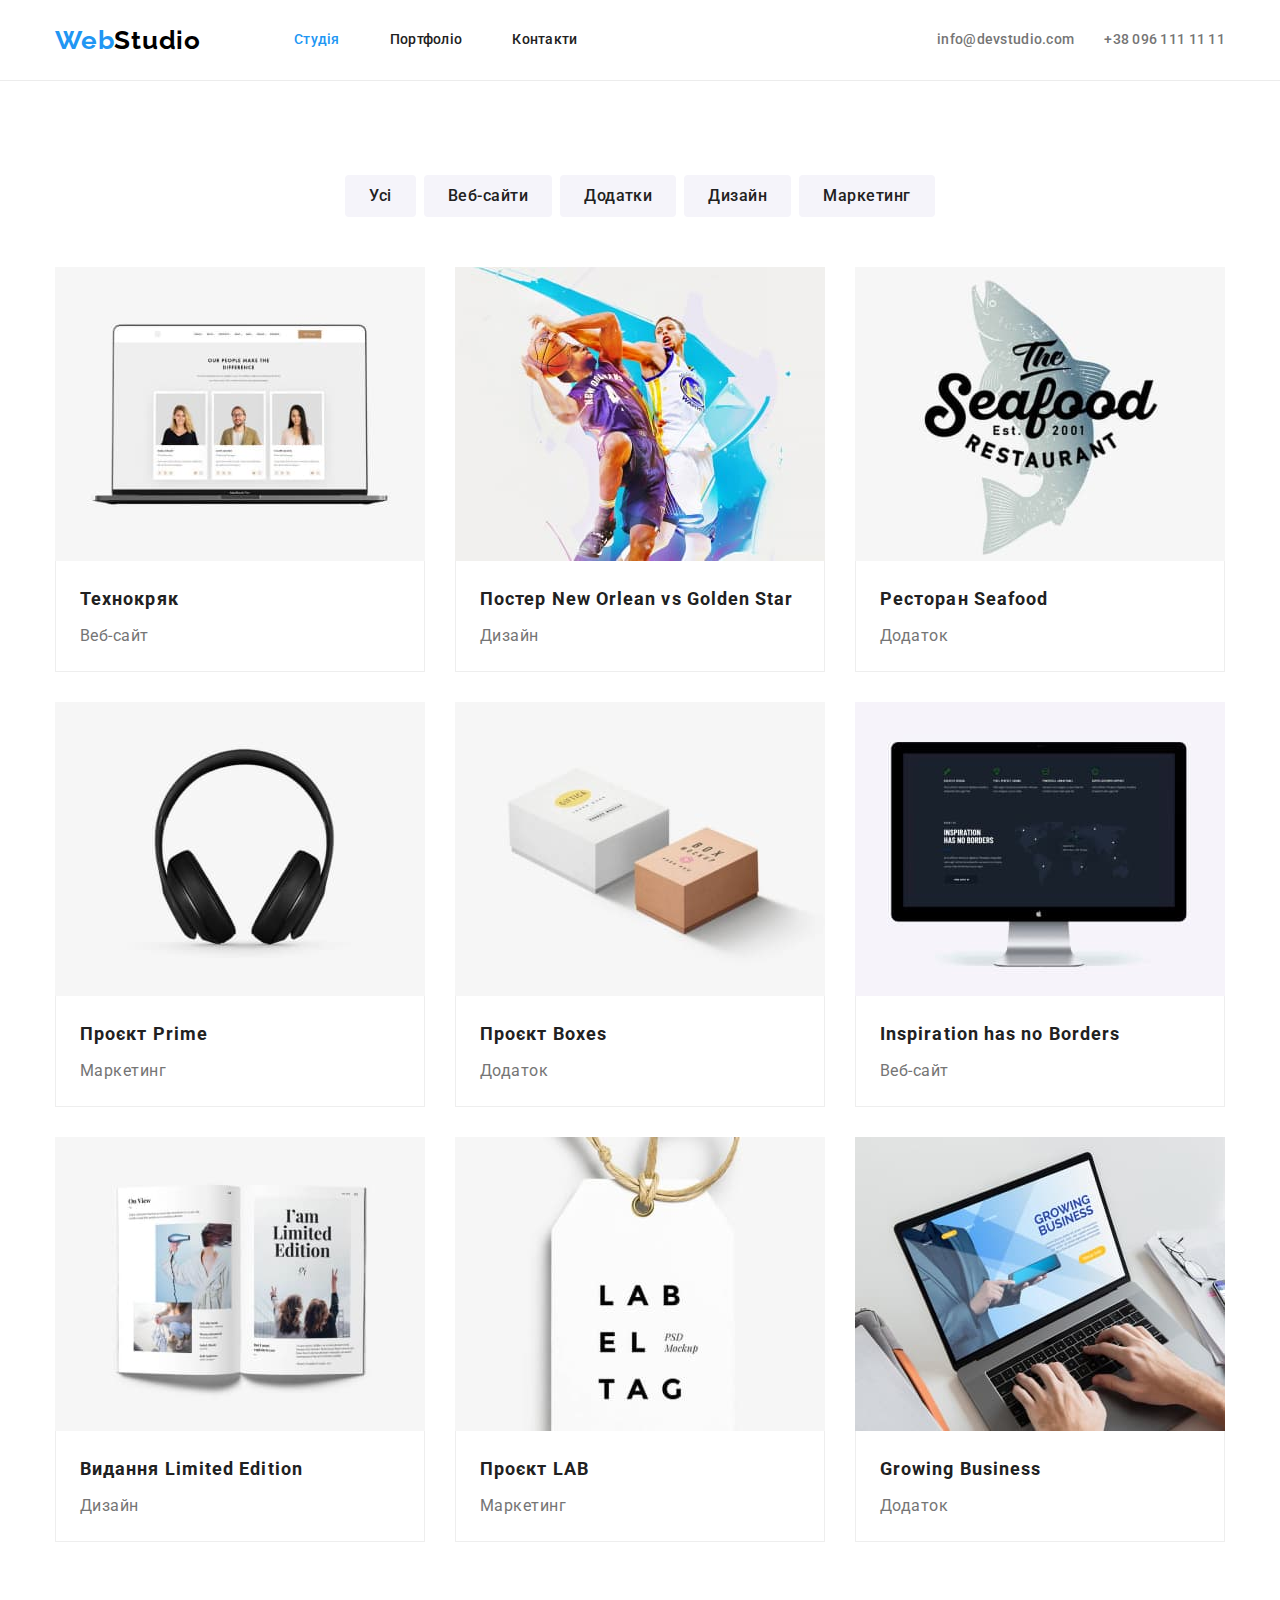
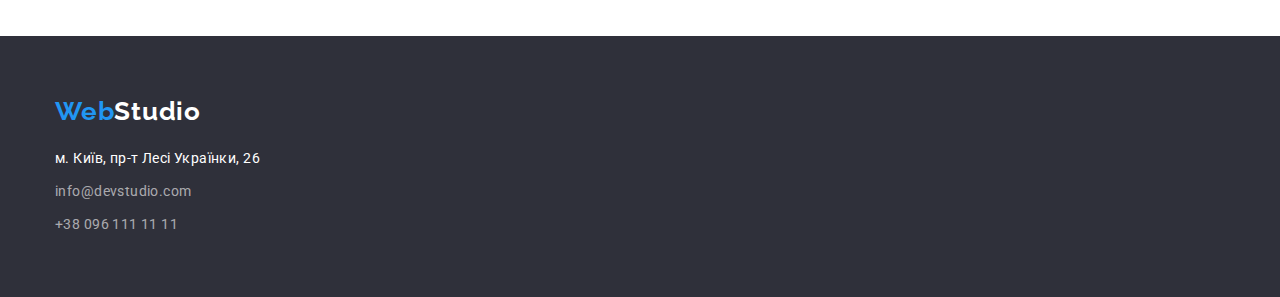
==== commit 8f53d60a: "Добавляет исправления ментора" ====
--- a/portfolio.html
+++ b/portfolio.html
@@ -29,18 +29,22 @@
           >
           <ul class="menu list">
             <li class="menu-item">
-              <a class="menu-link link link-hover" href="./index.html">Студія</a>
+              <a class="menu-link link link-hover link-header current" href="./index.html"
+                >Студія</a
+              >
             </li>
             <li class="menu-item">
-              <a class="menu-link link link-hover current" href="./portfolio.html">Портфоліо</a>
-            </li>
-            <li class="menu-item"><a class="menu-link link link-hover" href="">Контакти</a></li>
+              <a class="menu-link link link-hover link-header" href="./portfolio.html">Портфоліо</a>
+            </li>
+            <li class="menu-item">
+              <a class="menu-link link link-hover link-header" href="">Контакти</a>
+            </li>
           </ul>
         </nav>
         <ul class="header-contact-list list">
           <li class="header-contact-item">
             <a
-              class="mailto-link link link-hover header-contact-link"
+              class="mailto-link link link-hover link-header header-contact-link"
               href="mailto:info@devstudio.com
 "
               >info@devstudio.com
@@ -48,7 +52,7 @@
           </li>
           <li>
             <a
-              class="phone-number-link link link-hover header-contact-link"
+              class="phone-number-link link link-hover link-header header-contact-link"
               href="tel:+380961111111"
               >+38 096 111 11 11</a
             >
@@ -252,12 +256,12 @@
                 >м. Київ, пр-т Лесі Українки, 26</a
               >
             </li>
-            <li class="address-list-item">
+            <li class="address-item">
               <a class="mailto link link-hover footer-contact-link" href="mailto:info@devstudio.com"
                 >info@devstudio.com
               </a>
             </li>
-            <li class="address-list-item">
+            <li class="address-item">
               <a class="phone-number link link-hover footer-contact-link" href="tel:+380961111111"
                 >+38 096 111 11 11</a
               >
--- a/css/styles.css
+++ b/css/styles.css
@@ -85,6 +85,19 @@
   margin-left: auto;
   margin-right: auto;
 }
+.link-header {
+  display: inline-block;
+  padding-top: 32px;
+  padding-bottom: 32px;
+  font-weight: 500;
+  font-size: 14px;
+  line-height: 1.14;
+  letter-spacing: 0.02em;
+}
+.link-hover:hover,
+.linc-hover:focus-within {
+  color: var(--accent-color);
+}
 .title {
   font-size: 36px;
   line-height: 1.17;
@@ -94,10 +107,6 @@
 }
 .transform {
   text-transform: uppercase;
-}
-.link-hover:hover,
-.linc-hover:focus-within {
-  color: var(--accent-color);
 }
 /* //////////////////////////////////////////// */
 /* logo */
@@ -111,22 +120,20 @@
 }
 .logo-span {
   color: var(--accent-color);
+  
 }
 .footer-logo {
   color: var(--secondary-color-w);
-  margin-bottom: 20px;
 }
 /*====================   HEADER   ==================== */
 .header {
-  border-bottom: 1px solid var(--secondary-border-color);
-  padding-top: 25px;
-  padding-bottom: 25px;  
+  border-bottom: 1px solid var(--secondary-border-color);    
 }
 .header-container {
   display: flex;
-  justify-content: space-between;
-  
-}
+  justify-content: space-between;  
+}
+/* nav */
 .navigation {
   display: flex;
   justify-content: center;
@@ -139,27 +146,19 @@
 .header-logo {
   margin-right: 93px;
 }
+.menu-link { 
+  color: var(--primary-color);
+}
+/* header-contact */
 .header-contact-list {
   display: flex;
   justify-content: center;
   align-items: center;
-  column-gap: 30px;
-}
-/* nav */
-.menu-link {
-  font-weight: 500;
-  font-size: 14px;
-  line-height: 1.14;
-  letter-spacing: 0.02em;
-  color: var(--primary-color);
-}
-/* header-contact */
-.header-contact-link {
+  column-gap: 30px;  
+}
+
+.header-contact-link {  
   color: var(--secondary-color);
-  font-weight: 500;
-  font-size: 14px;
-  line-height: 1.14;
-  letter-spacing: 0.02em;
 }
 /* //////////////////////////////////////////// */
 /*    ///   hero   ///    */
@@ -167,12 +166,7 @@
   background-color: var(--secondary-background-color-dark);
   padding-top: 200px;
   padding-bottom: 200px;
-}
-.hero-container {
-  display: flex;
-  flex-direction: column;
-  align-items: center;
-  row-gap: 30px;
+  text-align: center;
 }
 .hero-title {
   font-weight: 900;
@@ -181,8 +175,7 @@
   text-align: center;
   letter-spacing: 0.06em;
   width: 696px;
-  /* margin-right: auto;
-    margin-left: auto; */
+  margin: 0 auto; 
   color: var(--secondary-color-w);
 }
 /* button */
@@ -190,6 +183,7 @@
   font-family: inherit;
   cursor: pointer;
   font-size: 16px;
+  border-color: transparent;
 }
 .button-primary {
   font-weight: 700;
@@ -197,8 +191,7 @@
   letter-spacing: 0.06em;
   color: var(--secondary-color-w);
   padding: 10px 32px;
-  /* margin-right: auto;
-    margin-left: auto; */
+  margin-top: 30px;
   background: var(--accent-color);
   box-shadow: 0px 4px 4px rgba(0, 0, 0, 0.15);
   border-radius: 4px;
@@ -211,7 +204,7 @@
   border-radius: 4px;
   color: var(--primary-color);
   background-color: var(--btn-background-color);
-  border-color: transparent;
+ 
 }
 /* =========== */
 .button-activ:active {
@@ -283,15 +276,16 @@
 }
 .team-item {
   background-color: var(--primary-background-color);
-  padding-bottom: 30px;
+  /* padding-bottom: 30px; */
   box-shadow: 0px 1px 3px rgba(0, 0, 0, 0.12), 0px 1px 1px rgba(0, 0, 0, 0.14),
     0px 2px 1px rgba(0, 0, 0, 0.2);
   border-radius: 0px 0px 4px 4px;
   flex-basis: calc((100% - 90px) / 4);
 
 }
-.team-img {
-  margin-bottom: 30px;
+.team-item-wrapper{
+  padding-top: 30px;
+  padding-bottom: 30px;
 }
 .team-item-title {
   font-weight: 500;
@@ -315,15 +309,13 @@
   padding-top: 60px;
   padding-bottom: 60px;
 }
-
-.address-list {
-  display: flex;
-  flex-direction: column;
-  row-gap: 9px;
+.address {
   font-style: normal;
-  margin-top: 20px;
-}
-
+  margin-top: 20px; 
+}
+.address-item:not(:last-child){ 
+  margin-bottom: 9px;
+}
 .address-link {
   font-size: 14px;
   line-height: 1.71;
@@ -363,6 +355,10 @@
 
 .portfolio-item-clients-wrapper {
   border: 1px solid var(--primary-border-color);
+  border-top: none;
+  /* border-right: 1px solid var(--primary-border-color);
+  border-bottom: 1px solid var(--primary-border-color);
+  border-left: 1px solid var(--primary-border-color); */
   padding: 20px 24px;
 }
 .portfolio-item-clients-title {
